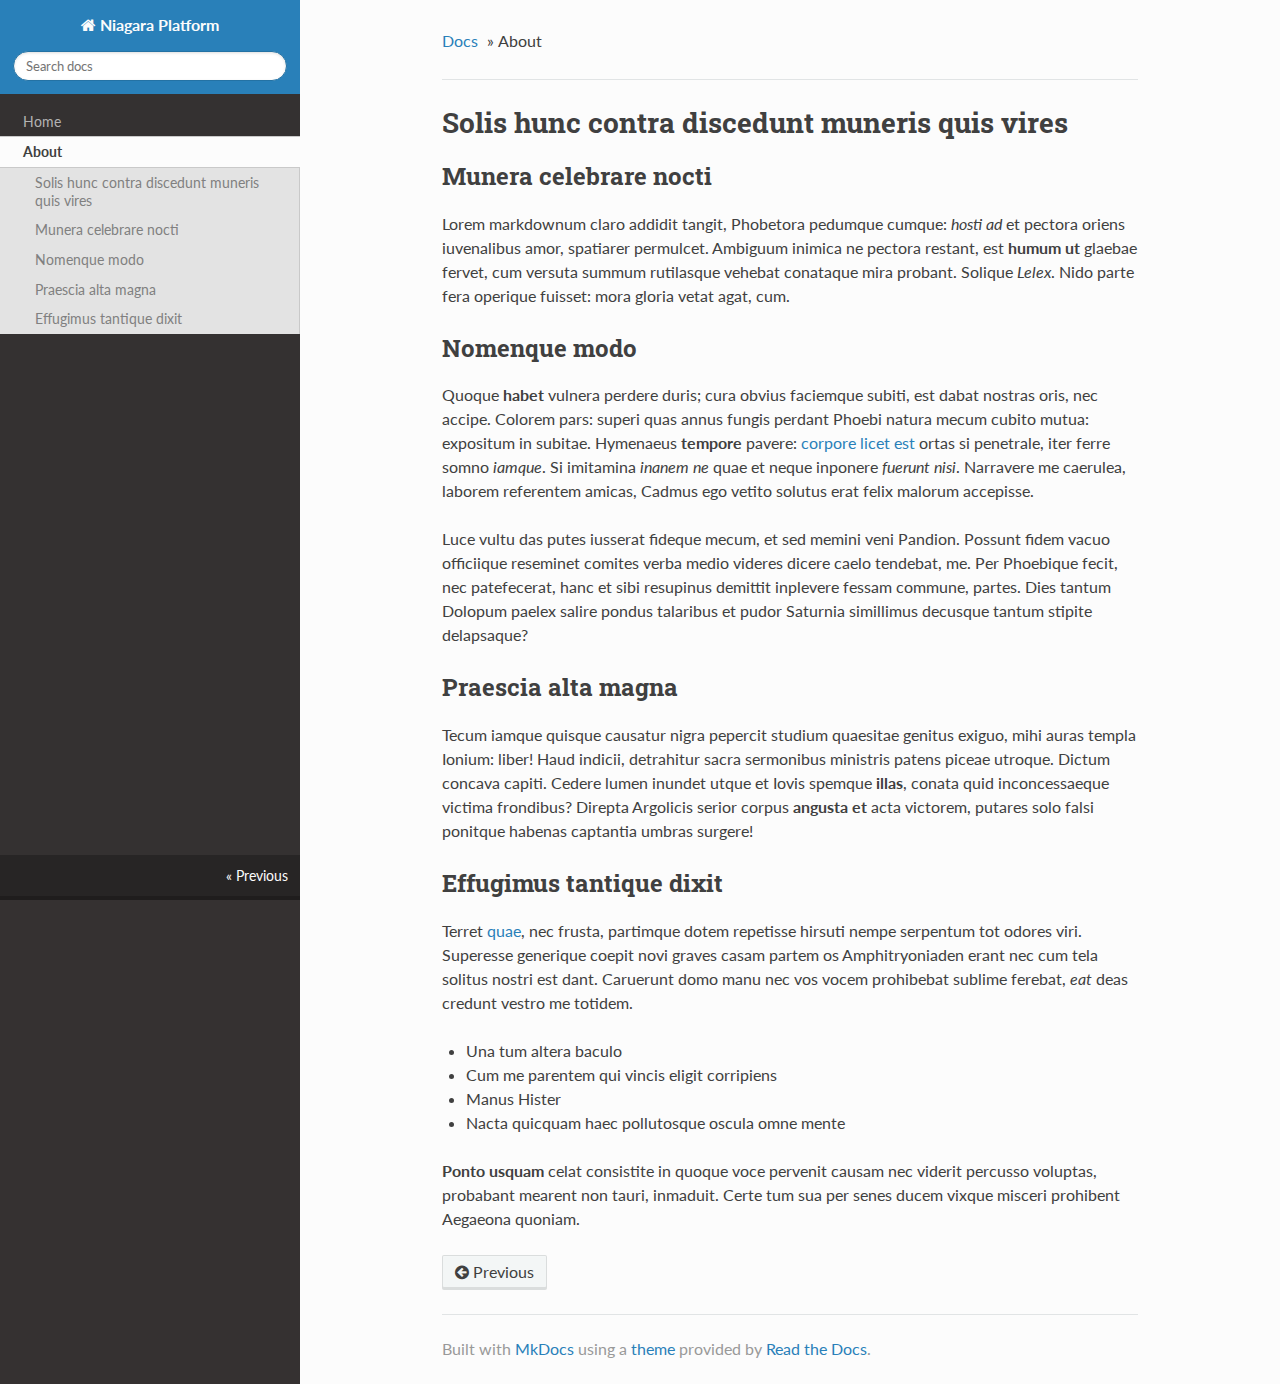
==== about/index.html @ 6b181dac "Deployed d74ed84 with MkDocs version: 0.16.3" ====
<!DOCTYPE html>
<!--[if IE 8]><html class="no-js lt-ie9" lang="en" > <![endif]-->
<!--[if gt IE 8]><!--> <html class="no-js" lang="en" > <!--<![endif]-->
<head>
  <meta charset="utf-8">
  <meta http-equiv="X-UA-Compatible" content="IE=edge">
  <meta name="viewport" content="width=device-width, initial-scale=1.0">
  
  
  <link rel="shortcut icon" href="../img/favicon.ico">
  <title>About - Niagara Platform</title>
  <link href='https://fonts.googleapis.com/css?family=Lato:400,700|Roboto+Slab:400,700|Inconsolata:400,700' rel='stylesheet' type='text/css'>

  <link rel="stylesheet" href="../css/theme.css" type="text/css" />
  <link rel="stylesheet" href="../css/theme_extra.css" type="text/css" />
  <link rel="stylesheet" href="../css/highlight.css">
  
  <script>
    // Current page data
    var mkdocs_page_name = "About";
    var mkdocs_page_input_path = "about.md";
    var mkdocs_page_url = "/about/";
  </script>
  
  <script src="../js/jquery-2.1.1.min.js"></script>
  <script src="../js/modernizr-2.8.3.min.js"></script>
  <script type="text/javascript" src="../js/highlight.pack.js"></script> 
  
</head>

<body class="wy-body-for-nav" role="document">

  <div class="wy-grid-for-nav">

    
    <nav data-toggle="wy-nav-shift" class="wy-nav-side stickynav">
      <div class="wy-side-nav-search">
        <a href=".." class="icon icon-home"> Niagara Platform</a>
        <div role="search">
  <form id ="rtd-search-form" class="wy-form" action="../search.html" method="get">
    <input type="text" name="q" placeholder="Search docs" />
  </form>
</div>
      </div>

      <div class="wy-menu wy-menu-vertical" data-spy="affix" role="navigation" aria-label="main navigation">
	<ul class="current">
	  
          
            <li class="toctree-l1">
		
    <a class="" href="..">Home</a>
	    </li>
          
            <li class="toctree-l1 current">
		
    <a class="current" href="./">About</a>
    <ul class="subnav">
            
    <li class="toctree-l2"><a href="#solis-hunc-contra-discedunt-muneris-quis-vires">Solis hunc contra discedunt muneris quis vires</a></li>
    
        <ul>
        
            <li><a class="toctree-l3" href="#munera-celebrare-nocti">Munera celebrare nocti</a></li>
        
            <li><a class="toctree-l3" href="#nomenque-modo">Nomenque modo</a></li>
        
            <li><a class="toctree-l3" href="#praescia-alta-magna">Praescia alta magna</a></li>
        
            <li><a class="toctree-l3" href="#effugimus-tantique-dixit">Effugimus tantique dixit</a></li>
        
        </ul>
    

    </ul>
	    </li>
          
        </ul>
      </div>
      &nbsp;
    </nav>

    <section data-toggle="wy-nav-shift" class="wy-nav-content-wrap">

      
      <nav class="wy-nav-top" role="navigation" aria-label="top navigation">
        <i data-toggle="wy-nav-top" class="fa fa-bars"></i>
        <a href="..">Niagara Platform</a>
      </nav>

      
      <div class="wy-nav-content">
        <div class="rst-content">
          <div role="navigation" aria-label="breadcrumbs navigation">
  <ul class="wy-breadcrumbs">
    <li><a href="..">Docs</a> &raquo;</li>
    
      
    
    <li>About</li>
    <li class="wy-breadcrumbs-aside">
      
    </li>
  </ul>
  <hr/>
</div>
          <div role="main">
            <div class="section">
              
                <h1 id="solis-hunc-contra-discedunt-muneris-quis-vires">Solis hunc contra discedunt muneris quis vires</h1>
<h2 id="munera-celebrare-nocti">Munera celebrare nocti</h2>
<p>Lorem markdownum claro addidit tangit, Phobetora pedumque cumque: <em>hosti ad</em> et
pectora oriens iuvenalibus amor, spatiarer permulcet. Ambiguum inimica ne
pectora restant, est <strong>humum ut</strong> glaebae fervet, cum versuta summum rutilasque
vehebat conataque mira probant. Solique <em>Lelex</em>. Nido parte fera operique
fuisset: mora gloria vetat agat, cum.</p>
<h2 id="nomenque-modo">Nomenque modo</h2>
<p>Quoque <strong>habet</strong> vulnera perdere duris; cura obvius faciemque subiti, est dabat
nostras oris, nec accipe. Colorem pars: superi quas annus fungis perdant Phoebi
natura mecum cubito mutua: expositum in subitae. Hymenaeus <strong>tempore</strong> pavere:
<a href="http://www.noctis.org/">corpore licet est</a> ortas si penetrale, iter ferre somno
<em>iamque</em>. Si imitamina <em>inanem ne</em> quae et neque inponere <em>fuerunt nisi</em>.
Narravere me caerulea, laborem referentem amicas, Cadmus ego vetito solutus erat
felix malorum accepisse.</p>
<p>Luce vultu das putes iusserat fideque mecum, et sed memini veni Pandion. Possunt
fidem vacuo officiique reseminet comites verba medio videres dicere caelo
tendebat, me. Per Phoebique fecit, nec patefecerat, hanc et sibi resupinus
demittit inplevere fessam commune, partes. Dies tantum Dolopum paelex salire
pondus talaribus et pudor Saturnia simillimus decusque tantum stipite
delapsaque?</p>
<h2 id="praescia-alta-magna">Praescia alta magna</h2>
<p>Tecum iamque quisque causatur nigra pepercit studium quaesitae genitus exiguo,
mihi auras templa Ionium: liber! Haud indicii, detrahitur sacra sermonibus
ministris patens piceae utroque. Dictum concava capiti. Cedere lumen inundet
utque et Iovis spemque <strong>illas</strong>, conata quid inconcessaeque victima frondibus?
Direpta Argolicis serior corpus <strong>angusta et</strong> acta victorem, putares solo falsi
ponitque habenas captantia umbras surgere!</p>
<h2 id="effugimus-tantique-dixit">Effugimus tantique dixit</h2>
<p>Terret <a href="http://et.org/iuvenali-radice">quae</a>, nec frusta, partimque dotem
repetisse hirsuti nempe serpentum tot odores viri. Superesse generique coepit
novi graves casam partem os Amphitryoniaden erant nec cum tela solitus nostri
est dant. Caruerunt domo manu nec vos vocem prohibebat sublime ferebat, <em>eat</em>
deas credunt vestro me totidem.</p>
<ul>
<li>Una tum altera baculo</li>
<li>Cum me parentem qui vincis eligit corripiens</li>
<li>Manus Hister</li>
<li>Nacta quicquam haec pollutosque oscula omne mente</li>
</ul>
<p><strong>Ponto usquam</strong> celat consistite in quoque voce pervenit causam nec viderit
percusso voluptas, probabant mearent non tauri, inmaduit. Certe tum sua per
senes ducem vixque misceri prohibent Aegaeona quoniam.</p>
              
            </div>
          </div>
          <footer>
  
    <div class="rst-footer-buttons" role="navigation" aria-label="footer navigation">
      
      
        <a href=".." class="btn btn-neutral" title="Home"><span class="icon icon-circle-arrow-left"></span> Previous</a>
      
    </div>
  

  <hr/>

  <div role="contentinfo">
    <!-- Copyright etc -->
    
  </div>

  Built with <a href="http://www.mkdocs.org">MkDocs</a> using a <a href="https://github.com/snide/sphinx_rtd_theme">theme</a> provided by <a href="https://readthedocs.org">Read the Docs</a>.
</footer>
	  
        </div>
      </div>

    </section>
    
  </div>

  <div class="rst-versions" role="note" style="cursor: pointer">
    <span class="rst-current-version" data-toggle="rst-current-version">
      
      
        <span><a href=".." style="color: #fcfcfc;">&laquo; Previous</a></span>
      
      
    </span>
</div>
    <script src="../js/theme.js"></script>

</body>
</html>
---- css/theme.css ----
/*
 * This file is copied from the upstream ReadTheDocs Sphinx
 * theme. To aid upgradability this file should *not* be edited.
 * modifications we need should be included in theme_extra.css.
 *
 * https://github.com/rtfd/readthedocs.org/blob/master/readthedocs/core/static/core/css/theme.css
 */

*{-webkit-box-sizing:border-box;-moz-box-sizing:border-box;box-sizing:border-box}article,aside,details,figcaption,figure,footer,header,hgroup,nav,section{display:block}audio,canvas,video{display:inline-block;*display:inline;*zoom:1}audio:not([controls]){display:none}[hidden]{display:none}*{-webkit-box-sizing:border-box;-moz-box-sizing:border-box;box-sizing:border-box}html{font-size:100%;-webkit-text-size-adjust:100%;-ms-text-size-adjust:100%}body{margin:0}a:hover,a:active{outline:0}abbr[title]{border-bottom:1px dotted}b,strong{font-weight:bold}blockquote{margin:0}dfn{font-style:italic}ins{background:#ff9;color:#000;text-decoration:none}mark{background:#ff0;color:#000;font-style:italic;font-weight:bold}pre,code,.rst-content tt,kbd,samp{font-family:monospace,serif;_font-family:"courier new",monospace;font-size:1em}pre{white-space:pre}q{quotes:none}q:before,q:after{content:"";content:none}small{font-size:85%}sub,sup{font-size:75%;line-height:0;position:relative;vertical-align:baseline}sup{top:-0.5em}sub{bottom:-0.25em}ul,ol,dl{margin:0;padding:0;list-style:none;list-style-image:none}li{list-style:none}dd{margin:0}img{border:0;-ms-interpolation-mode:bicubic;vertical-align:middle;max-width:100%}svg:not(:root){overflow:hidden}figure{margin:0}form{margin:0}fieldset{border:0;margin:0;padding:0}label{cursor:pointer}legend{border:0;*margin-left:-7px;padding:0;white-space:normal}button,input,select,textarea{font-size:100%;margin:0;vertical-align:baseline;*vertical-align:middle}button,input{line-height:normal}button,input[type="button"],input[type="reset"],input[type="submit"]{cursor:pointer;-webkit-appearance:button;*overflow:visible}button[disabled],input[disabled]{cursor:default}input[type="checkbox"],input[type="radio"]{box-sizing:border-box;padding:0;*width:13px;*height:13px}input[type="search"]{-webkit-appearance:textfield;-moz-box-sizing:content-box;-webkit-box-sizing:content-box;box-sizing:content-box}input[type="search"]::-webkit-search-decoration,input[type="search"]::-webkit-search-cancel-button{-webkit-appearance:none}button::-moz-focus-inner,input::-moz-focus-inner{border:0;padding:0}textarea{overflow:auto;vertical-align:top;resize:vertical}table{border-collapse:collapse;border-spacing:0}td{vertical-align:top}.chromeframe{margin:0.2em 0;background:#ccc;color:#000;padding:0.2em 0}.ir{display:block;border:0;text-indent:-999em;overflow:hidden;background-color:transparent;background-repeat:no-repeat;text-align:left;direction:ltr;*line-height:0}.ir br{display:none}.hidden{display:none !important;visibility:hidden}.visuallyhidden{border:0;clip:rect(0 0 0 0);height:1px;margin:-1px;overflow:hidden;padding:0;position:absolute;width:1px}.visuallyhidden.focusable:active,.visuallyhidden.focusable:focus{clip:auto;height:auto;margin:0;overflow:visible;position:static;width:auto}.invisible{visibility:hidden}.relative{position:relative}big,small{font-size:100%}@media print{html,body,section{background:none !important}*{box-shadow:none !important;text-shadow:none !important;filter:none !important;-ms-filter:none !important}a,a:visited{text-decoration:underline}.ir a:after,a[href^="javascript:"]:after,a[href^="#"]:after{content:""}pre,blockquote{page-break-inside:avoid}thead{display:table-header-group}tr,img{page-break-inside:avoid}img{max-width:100% !important}@page{margin:0.5cm}p,h2,h3{orphans:3;widows:3}h2,h3{page-break-after:avoid}}.fa:before,.rst-content .admonition-title:before,.rst-content h1 .headerlink:before,.rst-content h2 .headerlink:before,.rst-content h3 .headerlink:before,.rst-content h4 .headerlink:before,.rst-content h5 .headerlink:before,.rst-content h6 .headerlink:before,.rst-content dl dt .headerlink:before,.icon:before,.wy-dropdown .caret:before,.wy-inline-validate.wy-inline-validate-success .wy-input-context:before,.wy-inline-validate.wy-inline-validate-danger .wy-input-context:before,.wy-inline-validate.wy-inline-validate-warning .wy-input-context:before,.wy-inline-validate.wy-inline-validate-info .wy-input-context:before,.wy-alert,.rst-content .note,.rst-content .attention,.rst-content .caution,.rst-content .danger,.rst-content .error,.rst-content .hint,.rst-content .important,.rst-content .tip,.rst-content .warning,.rst-content .seealso,.rst-content .admonition-todo,.btn,input[type="text"],input[type="password"],input[type="email"],input[type="url"],input[type="date"],input[type="month"],input[type="time"],input[type="datetime"],input[type="datetime-local"],input[type="week"],input[type="number"],input[type="search"],input[type="tel"],input[type="color"],select,textarea,.wy-menu-vertical li.on a,.wy-menu-vertical li.current>a,.wy-side-nav-search>a,.wy-side-nav-search .wy-dropdown>a,.wy-nav-top a{-webkit-font-smoothing:antialiased}.clearfix{*zoom:1}.clearfix:before,.clearfix:after{display:table;content:""}.clearfix:after{clear:both}/*!
 *  Font Awesome 4.1.0 by @davegandy - http://fontawesome.io - @fontawesome
 *  License - http://fontawesome.io/license (Font: SIL OFL 1.1, CSS: MIT License)
 */@font-face{font-family:'FontAwesome';src:url("../fonts/fontawesome-webfont.eot?v=4.1.0");src:url("../fonts/fontawesome-webfont.eot?#iefix&v=4.1.0") format("embedded-opentype"),url("../fonts/fontawesome-webfont.woff?v=4.1.0") format("woff"),url("../fonts/fontawesome-webfont.ttf?v=4.1.0") format("truetype"),url("../fonts/fontawesome-webfont.svg?v=4.1.0#fontawesomeregular") format("svg");font-weight:normal;font-style:normal}.fa,.rst-content .admonition-title,.rst-content h1 .headerlink,.rst-content h2 .headerlink,.rst-content h3 .headerlink,.rst-content h4 .headerlink,.rst-content h5 .headerlink,.rst-content h6 .headerlink,.rst-content dl dt .headerlink,.icon{display:inline-block;font-family:FontAwesome;font-style:normal;font-weight:normal;line-height:1;-webkit-font-smoothing:antialiased;-moz-osx-font-smoothing:grayscale}.fa-lg{font-size:1.33333em;line-height:0.75em;vertical-align:-15%}.fa-2x{font-size:2em}.fa-3x{font-size:3em}.fa-4x{font-size:4em}.fa-5x{font-size:5em}.fa-fw{width:1.28571em;text-align:center}.fa-ul{padding-left:0;margin-left:2.14286em;list-style-type:none}.fa-ul>li{position:relative}.fa-li{position:absolute;left:-2.14286em;width:2.14286em;top:0.14286em;text-align:center}.fa-li.fa-lg{left:-1.85714em}.fa-border{padding:.2em .25em .15em;border:solid 0.08em #eee;border-radius:.1em}.pull-right{float:right}.pull-left{float:left}.fa.pull-left,.rst-content .pull-left.admonition-title,.rst-content h1 .pull-left.headerlink,.rst-content h2 .pull-left.headerlink,.rst-content h3 .pull-left.headerlink,.rst-content h4 .pull-left.headerlink,.rst-content h5 .pull-left.headerlink,.rst-content h6 .pull-left.headerlink,.rst-content dl dt .pull-left.headerlink,.pull-left.icon{margin-right:.3em}.fa.pull-right,.rst-content .pull-right.admonition-title,.rst-content h1 .pull-right.headerlink,.rst-content h2 .pull-right.headerlink,.rst-content h3 .pull-right.headerlink,.rst-content h4 .pull-right.headerlink,.rst-content h5 .pull-right.headerlink,.rst-content h6 .pull-right.headerlink,.rst-content dl dt .pull-right.headerlink,.pull-right.icon{margin-left:.3em}.fa-spin{-webkit-animation:spin 2s infinite linear;-moz-animation:spin 2s infinite linear;-o-animation:spin 2s infinite linear;animation:spin 2s infinite linear}@-moz-keyframes spin{0%{-moz-transform:rotate(0deg)}100%{-moz-transform:rotate(359deg)}}@-webkit-keyframes spin{0%{-webkit-transform:rotate(0deg)}100%{-webkit-transform:rotate(359deg)}}@-o-keyframes spin{0%{-o-transform:rotate(0deg)}100%{-o-transform:rotate(359deg)}}@keyframes spin{0%{-webkit-transform:rotate(0deg);transform:rotate(0deg)}100%{-webkit-transform:rotate(359deg);transform:rotate(359deg)}}.fa-rotate-90{filter:progid:DXImageTransform.Microsoft.BasicImage(rotation=1);-webkit-transform:rotate(90deg);-moz-transform:rotate(90deg);-ms-transform:rotate(90deg);-o-transform:rotate(90deg);transform:rotate(90deg)}.fa-rotate-180{filter:progid:DXImageTransform.Microsoft.BasicImage(rotation=2);-webkit-transform:rotate(180deg);-moz-transform:rotate(180deg);-ms-transform:rotate(180deg);-o-transform:rotate(180deg);transform:rotate(180deg)}.fa-rotate-270{filter:progid:DXImageTransform.Microsoft.BasicImage(rotation=3);-webkit-transform:rotate(270deg);-moz-transform:rotate(270deg);-ms-transform:rotate(270deg);-o-transform:rotate(270deg);transform:rotate(270deg)}.fa-flip-horizontal{filter:progid:DXImageTransform.Microsoft.BasicImage(rotation=0);-webkit-transform:scale(-1, 1);-moz-transform:scale(-1, 1);-ms-transform:scale(-1, 1);-o-transform:scale(-1, 1);transform:scale(-1, 1)}.fa-flip-vertical{filter:progid:DXImageTransform.Microsoft.BasicImage(rotation=2);-webkit-transform:scale(1, -1);-moz-transform:scale(1, -1);-ms-transform:scale(1, -1);-o-transform:scale(1, -1);transform:scale(1, -1)}.fa-stack{position:relative;display:inline-block;width:2em;height:2em;line-height:2em;vertical-align:middle}.fa-stack-1x,.fa-stack-2x{position:absolute;left:0;width:100%;text-align:center}.fa-stack-1x{line-height:inherit}.fa-stack-2x{font-size:2em}.fa-inverse{color:#fff}.fa-glass:before{content:""}.fa-music:before{content:""}.fa-search:before,.icon-search:before{content:""}.fa-envelope-o:before{content:""}.fa-heart:before{content:""}.fa-star:before{content:""}.fa-star-o:before{content:""}.fa-user:before{content:""}.fa-film:before{content:""}.fa-th-large:before{content:""}.fa-th:before{content:""}.fa-th-list:before{content:""}.fa-check:before{content:""}.fa-times:before{content:""}.fa-search-plus:before{content:""}.fa-search-minus:before{content:""}.fa-power-off:before{content:""}.fa-signal:before{content:""}.fa-gear:before,.fa-cog:before{content:""}.fa-trash-o:before{content:""}.fa-home:before,.icon-home:before{content:""}.fa-file-o:before{content:""}.fa-clock-o:before{content:""}.fa-road:before{content:""}.fa-download:before{content:""}.fa-arrow-circle-o-down:before{content:""}.fa-arrow-circle-o-up:before{content:""}.fa-inbox:before{content:""}.fa-play-circle-o:before{content:""}.fa-rotate-right:before,.fa-repeat:before{content:""}.fa-refresh:before{content:""}.fa-list-alt:before{content:""}.fa-lock:before{content:""}.fa-flag:before{content:""}.fa-headphones:before{content:""}.fa-volume-off:before{content:""}.fa-volume-down:before{content:""}.fa-volume-up:before{content:""}.fa-qrcode:before{content:""}.fa-barcode:before{content:""}.fa-tag:before{content:""}.fa-tags:before{content:""}.fa-book:before,.icon-book:before{content:""}.fa-bookmark:before{content:""}.fa-print:before{content:""}.fa-camera:before{content:""}.fa-font:before{content:""}.fa-bold:before{content:""}.fa-italic:before{content:""}.fa-text-height:before{content:""}.fa-text-width:before{content:""}.fa-align-left:before{content:""}.fa-align-center:before{content:""}.fa-align-right:before{content:""}.fa-align-justify:before{content:""}.fa-list:before{content:""}.fa-dedent:before,.fa-outdent:before{content:""}.fa-indent:before{content:""}.fa-video-camera:before{content:""}.fa-photo:before,.fa-image:before,.fa-picture-o:before{content:""}.fa-pencil:before{content:""}.fa-map-marker:before{content:""}.fa-adjust:before{content:""}.fa-tint:before{content:""}.fa-edit:before,.fa-pencil-square-o:before{content:""}.fa-share-square-o:before{content:""}.fa-check-square-o:before{content:""}.fa-arrows:before{content:""}.fa-step-backward:before{content:""}.fa-fast-backward:before{content:""}.fa-backward:before{content:""}.fa-play:before{content:""}.fa-pause:before{content:""}.fa-stop:before{content:""}.fa-forward:before{content:""}.fa-fast-forward:before{content:""}.fa-step-forward:before{content:""}.fa-eject:before{content:""}.fa-chevron-left:before{content:""}.fa-chevron-right:before{content:""}.fa-plus-circle:before{content:""}.fa-minus-circle:before{content:""}.fa-times-circle:before,.wy-inline-validate.wy-inline-validate-danger .wy-input-context:before{content:""}.fa-check-circle:before,.wy-inline-validate.wy-inline-validate-success .wy-input-context:before{content:""}.fa-question-circle:before{content:""}.fa-info-circle:before{content:""}.fa-crosshairs:before{content:""}.fa-times-circle-o:before{content:""}.fa-check-circle-o:before{content:""}.fa-ban:before{content:""}.fa-arrow-left:before{content:""}.fa-arrow-right:before{content:""}.fa-arrow-up:before{content:""}.fa-arrow-down:before{content:""}.fa-mail-forward:before,.fa-share:before{content:""}.fa-expand:before{content:""}.fa-compress:before{content:""}.fa-plus:before{content:""}.fa-minus:before{content:""}.fa-asterisk:before{content:""}.fa-exclamation-circle:before,.wy-inline-validate.wy-inline-validate-warning .wy-input-context:before,.wy-inline-validate.wy-inline-validate-info .wy-input-context:before,.rst-content .admonition-title:before{content:""}.fa-gift:before{content:""}.fa-leaf:before{content:""}.fa-fire:before,.icon-fire:before{content:""}.fa-eye:before{content:""}.fa-eye-slash:before{content:""}.fa-warning:before,.fa-exclamation-triangle:before{content:""}.fa-plane:before{content:""}.fa-calendar:before{content:""}.fa-random:before{content:""}.fa-comment:before{content:""}.fa-magnet:before{content:""}.fa-chevron-up:before{content:""}.fa-chevron-down:before{content:""}.fa-retweet:before{content:""}.fa-shopping-cart:before{content:""}.fa-folder:before{content:""}.fa-folder-open:before{content:""}.fa-arrows-v:before{content:""}.fa-arrows-h:before{content:""}.fa-bar-chart-o:before{content:""}.fa-twitter-square:before{content:""}.fa-facebook-square:before{content:""}.fa-camera-retro:before{content:""}.fa-key:before{content:""}.fa-gears:before,.fa-cogs:before{content:""}.fa-comments:before{content:""}.fa-thumbs-o-up:before{content:""}.fa-thumbs-o-down:before{content:""}.fa-star-half:before{content:""}.fa-heart-o:before{content:""}.fa-sign-out:before{content:""}.fa-linkedin-square:before{content:""}.fa-thumb-tack:before{content:""}.fa-external-link:before{content:""}.fa-sign-in:before{content:""}.fa-trophy:before{content:""}.fa-github-square:before{content:""}.fa-upload:before{content:""}.fa-lemon-o:before{content:""}.fa-phone:before{content:""}.fa-square-o:before{content:""}.fa-bookmark-o:before{content:""}.fa-phone-square:before{content:""}.fa-twitter:before{content:""}.fa-facebook:before{content:""}.fa-github:before,.icon-github:before{content:""}.fa-unlock:before{content:""}.fa-credit-card:before{content:""}.fa-rss:before{content:""}.fa-hdd-o:before{content:""}.fa-bullhorn:before{content:""}.fa-bell:before{content:""}.fa-certificate:before{content:""}.fa-hand-o-right:before{content:""}.fa-hand-o-left:before{content:""}.fa-hand-o-up:before{content:""}.fa-hand-o-down:before{content:""}.fa-arrow-circle-left:before,.icon-circle-arrow-left:before{content:""}.fa-arrow-circle-right:before,.icon-circle-arrow-right:before{content:""}.fa-arrow-circle-up:before{content:""}.fa-arrow-circle-down:before{content:""}.fa-globe:before{content:""}.fa-wrench:before{content:""}.fa-tasks:before{content:""}.fa-filter:before{content:""}.fa-briefcase:before{content:""}.fa-arrows-alt:before{content:""}.fa-group:before,.fa-users:before{content:""}.fa-chain:before,.fa-link:before,.icon-link:before{content:""}.fa-cloud:before{content:""}.fa-flask:before{content:""}.fa-cut:before,.fa-scissors:before{content:""}.fa-copy:before,.fa-files-o:before{content:""}.fa-paperclip:before{content:""}.fa-save:before,.fa-floppy-o:before{content:""}.fa-square:before{content:""}.fa-navicon:before,.fa-reorder:before,.fa-bars:before{content:""}.fa-list-ul:before{content:""}.fa-list-ol:before{content:""}.fa-strikethrough:before{content:""}.fa-underline:before{content:""}.fa-table:before{content:""}.fa-magic:before{content:""}.fa-truck:before{content:""}.fa-pinterest:before{content:""}.fa-pinterest-square:before{content:""}.fa-google-plus-square:before{content:""}.fa-google-plus:before{content:""}.fa-money:before{content:""}.fa-caret-down:before,.wy-dropdown .caret:before,.icon-caret-down:before{content:""}.fa-caret-up:before{content:""}.fa-caret-left:before{content:""}.fa-caret-right:before{content:""}.fa-columns:before{content:""}.fa-unsorted:before,.fa-sort:before{content:""}.fa-sort-down:before,.fa-sort-desc:before{content:""}.fa-sort-up:before,.fa-sort-asc:before{content:""}.fa-envelope:before{content:""}.fa-linkedin:before{content:""}.fa-rotate-left:before,.fa-undo:before{content:""}.fa-legal:before,.fa-gavel:before{content:""}.fa-dashboard:before,.fa-tachometer:before{content:""}.fa-comment-o:before{content:""}.fa-comments-o:before{content:""}.fa-flash:before,.fa-bolt:before{content:""}.fa-sitemap:before{content:""}.fa-umbrella:before{content:""}.fa-paste:before,.fa-clipboard:before{content:""}.fa-lightbulb-o:before{content:""}.fa-exchange:before{content:""}.fa-cloud-download:before{content:""}.fa-cloud-upload:before{content:""}.fa-user-md:before{content:""}.fa-stethoscope:before{content:""}.fa-suitcase:before{content:""}.fa-bell-o:before{content:""}.fa-coffee:before{content:""}.fa-cutlery:before{content:""}.fa-file-text-o:before{content:""}.fa-building-o:before{content:""}.fa-hospital-o:before{content:""}.fa-ambulance:before{content:""}.fa-medkit:before{content:""}.fa-fighter-jet:before{content:""}.fa-beer:before{content:""}.fa-h-square:before{content:""}.fa-plus-square:before{content:""}.fa-angle-double-left:before{content:""}.fa-angle-double-right:before{content:""}.fa-angle-double-up:before{content:""}.fa-angle-double-down:before{content:""}.fa-angle-left:before{content:""}.fa-angle-right:before{content:""}.fa-angle-up:before{content:""}.fa-angle-down:before{content:""}.fa-desktop:before{content:""}.fa-laptop:before{content:""}.fa-tablet:before{content:""}.fa-mobile-phone:before,.fa-mobile:before{content:""}.fa-circle-o:before{content:""}.fa-quote-left:before{content:""}.fa-quote-right:before{content:""}.fa-spinner:before{content:""}.fa-circle:before{content:""}.fa-mail-reply:before,.fa-reply:before{content:""}.fa-github-alt:before{content:""}.fa-folder-o:before{content:""}.fa-folder-open-o:before{content:""}.fa-smile-o:before{content:""}.fa-frown-o:before{content:""}.fa-meh-o:before{content:""}.fa-gamepad:before{content:""}.fa-keyboard-o:before{content:""}.fa-flag-o:before{content:""}.fa-flag-checkered:before{content:""}.fa-terminal:before{content:""}.fa-code:before{content:""}.fa-mail-reply-all:before,.fa-reply-all:before{content:""}.fa-star-half-empty:before,.fa-star-half-full:before,.fa-star-half-o:before{content:""}.fa-location-arrow:before{content:""}.fa-crop:before{content:""}.fa-code-fork:before{content:""}.fa-unlink:before,.fa-chain-broken:before{content:""}.fa-question:before{content:""}.fa-info:before{content:""}.fa-exclamation:before{content:""}.fa-superscript:before{content:""}.fa-subscript:before{content:""}.fa-eraser:before{content:""}.fa-puzzle-piece:before{content:""}.fa-microphone:before{content:""}.fa-microphone-slash:before{content:""}.fa-shield:before{content:""}.fa-calendar-o:before{content:""}.fa-fire-extinguisher:before{content:""}.fa-rocket:before{content:""}.fa-maxcdn:before{content:""}.fa-chevron-circle-left:before{content:""}.fa-chevron-circle-right:before{content:""}.fa-chevron-circle-up:before{content:""}.fa-chevron-circle-down:before{content:""}.fa-html5:before{content:""}.fa-css3:before{content:""}.fa-anchor:before{content:""}.fa-unlock-alt:before{content:""}.fa-bullseye:before{content:""}.fa-ellipsis-h:before{content:""}.fa-ellipsis-v:before{content:""}.fa-rss-square:before{content:""}.fa-play-circle:before{content:""}.fa-ticket:before{content:""}.fa-minus-square:before{content:""}.fa-minus-square-o:before{content:""}.fa-level-up:before{content:""}.fa-level-down:before{content:""}.fa-check-square:before{content:""}.fa-pencil-square:before{content:""}.fa-external-link-square:before{content:""}.fa-share-square:before{content:""}.fa-compass:before{content:""}.fa-toggle-down:before,.fa-caret-square-o-down:before{content:""}.fa-toggle-up:before,.fa-caret-square-o-up:before{content:""}.fa-toggle-right:before,.fa-caret-square-o-right:before{content:""}.fa-euro:before,.fa-eur:before{content:""}.fa-gbp:before{content:""}.fa-dollar:before,.fa-usd:before{content:""}.fa-rupee:before,.fa-inr:before{content:""}.fa-cny:before,.fa-rmb:before,.fa-yen:before,.fa-jpy:before{content:""}.fa-ruble:before,.fa-rouble:before,.fa-rub:before{content:""}.fa-won:before,.fa-krw:before{content:""}.fa-bitcoin:before,.fa-btc:before{content:""}.fa-file:before{content:""}.fa-file-text:before{content:""}.fa-sort-alpha-asc:before{content:""}.fa-sort-alpha-desc:before{content:""}.fa-sort-amount-asc:before{content:""}.fa-sort-amount-desc:before{content:""}.fa-sort-numeric-asc:before{content:""}.fa-sort-numeric-desc:before{content:""}.fa-thumbs-up:before{content:""}.fa-thumbs-down:before{content:""}.fa-youtube-square:before{content:""}.fa-youtube:before{content:""}.fa-xing:before{content:""}.fa-xing-square:before{content:""}.fa-youtube-play:before{content:""}.fa-dropbox:before{content:""}.fa-stack-overflow:before{content:""}.fa-instagram:before{content:""}.fa-flickr:before{content:""}.fa-adn:before{content:""}.fa-bitbucket:before,.icon-bitbucket:before{content:""}.fa-bitbucket-square:before{content:""}.fa-tumblr:before{content:""}.fa-tumblr-square:before{content:""}.fa-long-arrow-down:before{content:""}.fa-long-arrow-up:before{content:""}.fa-long-arrow-left:before{content:""}.fa-long-arrow-right:before{content:""}.fa-apple:before{content:""}.fa-windows:before{content:""}.fa-android:before{content:""}.fa-linux:before{content:""}.fa-dribbble:before{content:""}.fa-skype:before{content:""}.fa-foursquare:before{content:""}.fa-trello:before{content:""}.fa-female:before{content:""}.fa-male:before{content:""}.fa-gittip:before{content:""}.fa-sun-o:before{content:""}.fa-moon-o:before{content:""}.fa-archive:before{content:""}.fa-bug:before{content:""}.fa-vk:before{content:""}.fa-weibo:before{content:""}.fa-renren:before{content:""}.fa-pagelines:before{content:""}.fa-stack-exchange:before{content:""}.fa-arrow-circle-o-right:before{content:""}.fa-arrow-circle-o-left:before{content:""}.fa-toggle-left:before,.fa-caret-square-o-left:before{content:""}.fa-dot-circle-o:before{content:""}.fa-wheelchair:before{content:""}.fa-vimeo-square:before{content:""}.fa-turkish-lira:before,.fa-try:before{content:""}.fa-plus-square-o:before{content:""}.fa-space-shuttle:before{content:""}.fa-slack:before{content:""}.fa-envelope-square:before{content:""}.fa-wordpress:before{content:""}.fa-openid:before{content:""}.fa-institution:before,.fa-bank:before,.fa-university:before{content:""}.fa-mortar-board:before,.fa-graduation-cap:before{content:""}.fa-yahoo:before{content:""}.fa-google:before{content:""}.fa-reddit:before{content:""}.fa-reddit-square:before{content:""}.fa-stumbleupon-circle:before{content:""}.fa-stumbleupon:before{content:""}.fa-delicious:before{content:""}.fa-digg:before{content:""}.fa-pied-piper-square:before,.fa-pied-piper:before{content:""}.fa-pied-piper-alt:before{content:""}.fa-drupal:before{content:""}.fa-joomla:before{content:""}.fa-language:before{content:""}.fa-fax:before{content:""}.fa-building:before{content:""}.fa-child:before{content:""}.fa-paw:before{content:""}.fa-spoon:before{content:""}.fa-cube:before{content:""}.fa-cubes:before{content:""}.fa-behance:before{content:""}.fa-behance-square:before{content:""}.fa-steam:before{content:""}.fa-steam-square:before{content:""}.fa-recycle:before{content:""}.fa-automobile:before,.fa-car:before{content:""}.fa-cab:before,.fa-taxi:before{content:""}.fa-tree:before{content:""}.fa-spotify:before{content:""}.fa-deviantart:before{content:""}.fa-soundcloud:before{content:""}.fa-database:before{content:""}.fa-file-pdf-o:before{content:""}.fa-file-word-o:before{content:""}.fa-file-excel-o:before{content:""}.fa-file-powerpoint-o:before{content:""}.fa-file-photo-o:before,.fa-file-picture-o:before,.fa-file-image-o:before{content:""}.fa-file-zip-o:before,.fa-file-archive-o:before{content:""}.fa-file-sound-o:before,.fa-file-audio-o:before{content:""}.fa-file-movie-o:before,.fa-file-video-o:before{content:""}.fa-file-code-o:before{content:""}.fa-vine:before{content:""}.fa-codepen:before{content:""}.fa-jsfiddle:before{content:""}.fa-life-bouy:before,.fa-life-saver:before,.fa-support:before,.fa-life-ring:before{content:""}.fa-circle-o-notch:before{content:""}.fa-ra:before,.fa-rebel:before{content:""}.fa-ge:before,.fa-empire:before{content:""}.fa-git-square:before{content:""}.fa-git:before{content:""}.fa-hacker-news:before{content:""}.fa-tencent-weibo:before{content:""}.fa-qq:before{content:""}.fa-wechat:before,.fa-weixin:before{content:""}.fa-send:before,.fa-paper-plane:before{content:""}.fa-send-o:before,.fa-paper-plane-o:before{content:""}.fa-history:before{content:""}.fa-circle-thin:before{content:""}.fa-header:before{content:""}.fa-paragraph:before{content:""}.fa-sliders:before{content:""}.fa-share-alt:before{content:""}.fa-share-alt-square:before{content:""}.fa-bomb:before{content:""}.fa,.rst-content .admonition-title,.rst-content h1 .headerlink,.rst-content h2 .headerlink,.rst-content h3 .headerlink,.rst-content h4 .headerlink,.rst-content h5 .headerlink,.rst-content h6 .headerlink,.rst-content dl dt .headerlink,.icon,.wy-dropdown .caret,.wy-inline-validate.wy-inline-validate-success .wy-input-context,.wy-inline-validate.wy-inline-validate-danger .wy-input-context,.wy-inline-validate.wy-inline-validate-warning .wy-input-context,.wy-inline-validate.wy-inline-validate-info .wy-input-context{font-family:inherit}.fa:before,.rst-content .admonition-title:before,.rst-content h1 .headerlink:before,.rst-content h2 .headerlink:before,.rst-content h3 .headerlink:before,.rst-content h4 .headerlink:before,.rst-content h5 .headerlink:before,.rst-content h6 .headerlink:before,.rst-content dl dt .headerlink:before,.icon:before,.wy-dropdown .caret:before,.wy-inline-validate.wy-inline-validate-success .wy-input-context:before,.wy-inline-validate.wy-inline-validate-danger .wy-input-context:before,.wy-inline-validate.wy-inline-validate-warning .wy-input-context:before,.wy-inline-validate.wy-inline-validate-info .wy-input-context:before{font-family:"FontAwesome";display:inline-block;font-style:normal;font-weight:normal;line-height:1;text-decoration:inherit}a .fa,a .rst-content .admonition-title,.rst-content a .admonition-title,a .rst-content h1 .headerlink,.rst-content h1 a .headerlink,a .rst-content h2 .headerlink,.rst-content h2 a .headerlink,a .rst-content h3 .headerlink,.rst-content h3 a .headerlink,a .rst-content h4 .headerlink,.rst-content h4 a .headerlink,a .rst-content h5 .headerlink,.rst-content h5 a .headerlink,a .rst-content h6 .headerlink,.rst-content h6 a .headerlink,a .rst-content dl dt .headerlink,.rst-content dl dt a .headerlink,a .icon{display:inline-block;text-decoration:inherit}.btn .fa,.btn .rst-content .admonition-title,.rst-content .btn .admonition-title,.btn .rst-content h1 .headerlink,.rst-content h1 .btn .headerlink,.btn .rst-content h2 .headerlink,.rst-content h2 .btn .headerlink,.btn .rst-content h3 .headerlink,.rst-content h3 .btn .headerlink,.btn .rst-content h4 .headerlink,.rst-content h4 .btn .headerlink,.btn .rst-content h5 .headerlink,.rst-content h5 .btn .headerlink,.btn .rst-content h6 .headerlink,.rst-content h6 .btn .headerlink,.btn .rst-content dl dt .headerlink,.rst-content dl dt .btn .headerlink,.btn .icon,.nav .fa,.nav .rst-content .admonition-title,.rst-content .nav .admonition-title,.nav .rst-content h1 .headerlink,.rst-content h1 .nav .headerlink,.nav .rst-content h2 .headerlink,.rst-content h2 .nav .headerlink,.nav .rst-content h3 .headerlink,.rst-content h3 .nav .headerlink,.nav .rst-content h4 .headerlink,.rst-content h4 .nav .headerlink,.nav .rst-content h5 .headerlink,.rst-content h5 .nav .headerlink,.nav .rst-content h6 .headerlink,.rst-content h6 .nav .headerlink,.nav .rst-content dl dt .headerlink,.rst-content dl dt .nav .headerlink,.nav .icon{display:inline}.btn .fa.fa-large,.btn .rst-content .fa-large.admonition-title,.rst-content .btn .fa-large.admonition-title,.btn .rst-content h1 .fa-large.headerlink,.rst-content h1 .btn .fa-large.headerlink,.btn .rst-content h2 .fa-large.headerlink,.rst-content h2 .btn .fa-large.headerlink,.btn .rst-content h3 .fa-large.headerlink,.rst-content h3 .btn .fa-large.headerlink,.btn .rst-content h4 .fa-large.headerlink,.rst-content h4 .btn .fa-large.headerlink,.btn .rst-content h5 .fa-large.headerlink,.rst-content h5 .btn .fa-large.headerlink,.btn .rst-content h6 .fa-large.headerlink,.rst-content h6 .btn .fa-large.headerlink,.btn .rst-content dl dt .fa-large.headerlink,.rst-content dl dt .btn .fa-large.headerlink,.btn .fa-large.icon,.nav .fa.fa-large,.nav .rst-content .fa-large.admonition-title,.rst-content .nav .fa-large.admonition-title,.nav .rst-content h1 .fa-large.headerlink,.rst-content h1 .nav .fa-large.headerlink,.nav .rst-content h2 .fa-large.headerlink,.rst-content h2 .nav .fa-large.headerlink,.nav .rst-content h3 .fa-large.headerlink,.rst-content h3 .nav .fa-large.headerlink,.nav .rst-content h4 .fa-large.headerlink,.rst-content h4 .nav .fa-large.headerlink,.nav .rst-content h5 .fa-large.headerlink,.rst-content h5 .nav .fa-large.headerlink,.nav .rst-content h6 .fa-large.headerlink,.rst-content h6 .nav .fa-large.headerlink,.nav .rst-content dl dt .fa-large.headerlink,.rst-content dl dt .nav .fa-large.headerlink,.nav .fa-large.icon{line-height:0.9em}.btn .fa.fa-spin,.btn .rst-content .fa-spin.admonition-title,.rst-content .btn .fa-spin.admonition-title,.btn .rst-content h1 .fa-spin.headerlink,.rst-content h1 .btn .fa-spin.headerlink,.btn .rst-content h2 .fa-spin.headerlink,.rst-content h2 .btn .fa-spin.headerlink,.btn .rst-content h3 .fa-spin.headerlink,.rst-content h3 .btn .fa-spin.headerlink,.btn .rst-content h4 .fa-spin.headerlink,.rst-content h4 .btn .fa-spin.headerlink,.btn .rst-content h5 .fa-spin.headerlink,.rst-content h5 .btn .fa-spin.headerlink,.btn .rst-content h6 .fa-spin.headerlink,.rst-content h6 .btn .fa-spin.headerlink,.btn .rst-content dl dt .fa-spin.headerlink,.rst-content dl dt .btn .fa-spin.headerlink,.btn .fa-spin.icon,.nav .fa.fa-spin,.nav .rst-content .fa-spin.admonition-title,.rst-content .nav .fa-spin.admonition-title,.nav .rst-content h1 .fa-spin.headerlink,.rst-content h1 .nav .fa-spin.headerlink,.nav .rst-content h2 .fa-spin.headerlink,.rst-content h2 .nav .fa-spin.headerlink,.nav .rst-content h3 .fa-spin.headerlink,.rst-content h3 .nav .fa-spin.headerlink,.nav .rst-content h4 .fa-spin.headerlink,.rst-content h4 .nav .fa-spin.headerlink,.nav .rst-content h5 .fa-spin.headerlink,.rst-content h5 .nav .fa-spin.headerlink,.nav .rst-content h6 .fa-spin.headerlink,.rst-content h6 .nav .fa-spin.headerlink,.nav .rst-content dl dt .fa-spin.headerlink,.rst-content dl dt .nav .fa-spin.headerlink,.nav .fa-spin.icon{display:inline-block}.btn.fa:before,.rst-content .btn.admonition-title:before,.rst-content h1 .btn.headerlink:before,.rst-content h2 .btn.headerlink:before,.rst-content h3 .btn.headerlink:before,.rst-content h4 .btn.headerlink:before,.rst-content h5 .btn.headerlink:before,.rst-content h6 .btn.headerlink:before,.rst-content dl dt .btn.headerlink:before,.btn.icon:before{opacity:0.5;-webkit-transition:opacity 0.05s ease-in;-moz-transition:opacity 0.05s ease-in;transition:opacity 0.05s ease-in}.btn.fa:hover:before,.rst-content .btn.admonition-title:hover:before,.rst-content h1 .btn.headerlink:hover:before,.rst-content h2 .btn.headerlink:hover:before,.rst-content h3 .btn.headerlink:hover:before,.rst-content h4 .btn.headerlink:hover:before,.rst-content h5 .btn.headerlink:hover:before,.rst-content h6 .btn.headerlink:hover:before,.rst-content dl dt .btn.headerlink:hover:before,.btn.icon:hover:before{opacity:1}.btn-mini .fa:before,.btn-mini .rst-content .admonition-title:before,.rst-content .btn-mini .admonition-title:before,.btn-mini .rst-content h1 .headerlink:before,.rst-content h1 .btn-mini .headerlink:before,.btn-mini .rst-content h2 .headerlink:before,.rst-content h2 .btn-mini .headerlink:before,.btn-mini .rst-content h3 .headerlink:before,.rst-content h3 .btn-mini .headerlink:before,.btn-mini .rst-content h4 .headerlink:before,.rst-content h4 .btn-mini .headerlink:before,.btn-mini .rst-content h5 .headerlink:before,.rst-content h5 .btn-mini .headerlink:before,.btn-mini .rst-content h6 .headerlink:before,.rst-content h6 .btn-mini .headerlink:before,.btn-mini .rst-content dl dt .headerlink:before,.rst-content dl dt .btn-mini .headerlink:before,.btn-mini .icon:before{font-size:14px;vertical-align:-15%}.wy-alert,.rst-content .note,.rst-content .attention,.rst-content .caution,.rst-content .danger,.rst-content .error,.rst-content .hint,.rst-content .important,.rst-content .tip,.rst-content .warning,.rst-content .seealso,.rst-content .admonition-todo{padding:12px;line-height:24px;margin-bottom:24px;background:#e7f2fa}.wy-alert-title,.rst-content .admonition-title{color:#fff;font-weight:bold;display:block;color:#fff;background:#6ab0de;margin:-12px;padding:6px 12px;margin-bottom:12px}.wy-alert.wy-alert-danger,.rst-content .wy-alert-danger.note,.rst-content .wy-alert-danger.attention,.rst-content .wy-alert-danger.caution,.rst-content .danger,.rst-content .error,.rst-content .wy-alert-danger.hint,.rst-content .wy-alert-danger.important,.rst-content .wy-alert-danger.tip,.rst-content .wy-alert-danger.warning,.rst-content .wy-alert-danger.seealso,.rst-content .wy-alert-danger.admonition-todo{background:#fdf3f2}.wy-alert.wy-alert-danger .wy-alert-title,.rst-content .wy-alert-danger.note .wy-alert-title,.rst-content .wy-alert-danger.attention .wy-alert-title,.rst-content .wy-alert-danger.caution .wy-alert-title,.rst-content .danger .wy-alert-title,.rst-content .error .wy-alert-title,.rst-content .wy-alert-danger.hint .wy-alert-title,.rst-content .wy-alert-danger.important .wy-alert-title,.rst-content .wy-alert-danger.tip .wy-alert-title,.rst-content .wy-alert-danger.warning .wy-alert-title,.rst-content .wy-alert-danger.seealso .wy-alert-title,.rst-content .wy-alert-danger.admonition-todo .wy-alert-title,.wy-alert.wy-alert-danger .rst-content .admonition-title,.rst-content .wy-alert.wy-alert-danger .admonition-title,.rst-content .wy-alert-danger.note .admonition-title,.rst-content .wy-alert-danger.attention .admonition-title,.rst-content .wy-alert-danger.caution .admonition-title,.rst-content .danger .admonition-title,.rst-content .error .admonition-title,.rst-content .wy-alert-danger.hint .admonition-title,.rst-content .wy-alert-danger.important .admonition-title,.rst-content .wy-alert-danger.tip .admonition-title,.rst-content .wy-alert-danger.warning .admonition-title,.rst-content .wy-alert-danger.seealso .admonition-title,.rst-content .wy-alert-danger.admonition-todo .admonition-title{background:#f29f97}.wy-alert.wy-alert-warning,.rst-content .wy-alert-warning.note,.rst-content .attention,.rst-content .caution,.rst-content .wy-alert-warning.danger,.rst-content .wy-alert-warning.error,.rst-content .wy-alert-warning.hint,.rst-content .wy-alert-warning.important,.rst-content .wy-alert-warning.tip,.rst-content .warning,.rst-content .wy-alert-warning.seealso,.rst-content .admonition-todo{background:#ffedcc}.wy-alert.wy-alert-warning .wy-alert-title,.rst-content .wy-alert-warning.note .wy-alert-title,.rst-content .attention .wy-alert-title,.rst-content .caution .wy-alert-title,.rst-content .wy-alert-warning.danger .wy-alert-title,.rst-content .wy-alert-warning.error .wy-alert-title,.rst-content .wy-alert-warning.hint .wy-alert-title,.rst-content .wy-alert-warning.important .wy-alert-title,.rst-content .wy-alert-warning.tip .wy-alert-title,.rst-content .warning .wy-alert-title,.rst-content .wy-alert-warning.seealso .wy-alert-title,.rst-content .admonition-todo .wy-alert-title,.wy-alert.wy-alert-warning .rst-content .admonition-title,.rst-content .wy-alert.wy-alert-warning .admonition-title,.rst-content .wy-alert-warning.note .admonition-title,.rst-content .attention .admonition-title,.rst-content .caution .admonition-title,.rst-content .wy-alert-warning.danger .admonition-title,.rst-content .wy-alert-warning.error .admonition-title,.rst-content .wy-alert-warning.hint .admonition-title,.rst-content .wy-alert-warning.important .admonition-title,.rst-content .wy-alert-warning.tip .admonition-title,.rst-content .warning .admonition-title,.rst-content .wy-alert-warning.seealso .admonition-title,.rst-content .admonition-todo .admonition-title{background:#f0b37e}.wy-alert.wy-alert-info,.rst-content .note,.rst-content .wy-alert-info.attention,.rst-content .wy-alert-info.caution,.rst-content .wy-alert-info.danger,.rst-content .wy-alert-info.error,.rst-content .wy-alert-info.hint,.rst-content .wy-alert-info.important,.rst-content .wy-alert-info.tip,.rst-content .wy-alert-info.warning,.rst-content .seealso,.rst-content .wy-alert-info.admonition-todo{background:#e7f2fa}.wy-alert.wy-alert-info .wy-alert-title,.rst-content .note .wy-alert-title,.rst-content .wy-alert-info.attention .wy-alert-title,.rst-content .wy-alert-info.caution .wy-alert-title,.rst-content .wy-alert-info.danger .wy-alert-title,.rst-content .wy-alert-info.error .wy-alert-title,.rst-content .wy-alert-info.hint .wy-alert-title,.rst-content .wy-alert-info.important .wy-alert-title,.rst-content .wy-alert-info.tip .wy-alert-title,.rst-content .wy-alert-info.warning .wy-alert-title,.rst-content .seealso .wy-alert-title,.rst-content .wy-alert-info.admonition-todo .wy-alert-title,.wy-alert.wy-alert-info .rst-content .admonition-title,.rst-content .wy-alert.wy-alert-info .admonition-title,.rst-content .note .admonition-title,.rst-content .wy-alert-info.attention .admonition-title,.rst-content .wy-alert-info.caution .admonition-title,.rst-content .wy-alert-info.danger .admonition-title,.rst-content .wy-alert-info.error .admonition-title,.rst-content .wy-alert-info.hint .admonition-title,.rst-content .wy-alert-info.important .admonition-title,.rst-content .wy-alert-info.tip .admonition-title,.rst-content .wy-alert-info.warning .admonition-title,.rst-content .seealso .admonition-title,.rst-content .wy-alert-info.admonition-todo .admonition-title{background:#6ab0de}.wy-alert.wy-alert-success,.rst-content .wy-alert-success.note,.rst-content .wy-alert-success.attention,.rst-content .wy-alert-success.caution,.rst-content .wy-alert-success.danger,.rst-content .wy-alert-success.error,.rst-content .hint,.rst-content .important,.rst-content .tip,.rst-content .wy-alert-success.warning,.rst-content .wy-alert-success.seealso,.rst-content .wy-alert-success.admonition-todo{background:#dbfaf4}.wy-alert.wy-alert-success .wy-alert-title,.rst-content .wy-alert-success.note .wy-alert-title,.rst-content .wy-alert-success.attention .wy-alert-title,.rst-content .wy-alert-success.caution .wy-alert-title,.rst-content .wy-alert-success.danger .wy-alert-title,.rst-content .wy-alert-success.error .wy-alert-title,.rst-content .hint .wy-alert-title,.rst-content .important .wy-alert-title,.rst-content .tip .wy-alert-title,.rst-content .wy-alert-success.warning .wy-alert-title,.rst-content .wy-alert-success.seealso .wy-alert-title,.rst-content .wy-alert-success.admonition-todo .wy-alert-title,.wy-alert.wy-alert-success .rst-content .admonition-title,.rst-content .wy-alert.wy-alert-success .admonition-title,.rst-content .wy-alert-success.note .admonition-title,.rst-content .wy-alert-success.attention .admonition-title,.rst-content .wy-alert-success.caution .admonition-title,.rst-content .wy-alert-success.danger .admonition-title,.rst-content .wy-alert-success.error .admonition-title,.rst-content .hint .admonition-title,.rst-content .important .admonition-title,.rst-content .tip .admonition-title,.rst-content .wy-alert-success.warning .admonition-title,.rst-content .wy-alert-success.seealso .admonition-title,.rst-content .wy-alert-success.admonition-todo .admonition-title{background:#1abc9c}.wy-alert.wy-alert-neutral,.rst-content .wy-alert-neutral.note,.rst-content .wy-alert-neutral.attention,.rst-content .wy-alert-neutral.caution,.rst-content .wy-alert-neutral.danger,.rst-content .wy-alert-neutral.error,.rst-content .wy-alert-neutral.hint,.rst-content .wy-alert-neutral.important,.rst-content .wy-alert-neutral.tip,.rst-content .wy-alert-neutral.warning,.rst-content .wy-alert-neutral.seealso,.rst-content .wy-alert-neutral.admonition-todo{background:#f3f6f6}.wy-alert.wy-alert-neutral .wy-alert-title,.rst-content .wy-alert-neutral.note .wy-alert-title,.rst-content .wy-alert-neutral.attention .wy-alert-title,.rst-content .wy-alert-neutral.caution .wy-alert-title,.rst-content .wy-alert-neutral.danger .wy-alert-title,.rst-content .wy-alert-neutral.error .wy-alert-title,.rst-content .wy-alert-neutral.hint .wy-alert-title,.rst-content .wy-alert-neutral.important .wy-alert-title,.rst-content .wy-alert-neutral.tip .wy-alert-title,.rst-content .wy-alert-neutral.warning .wy-alert-title,.rst-content .wy-alert-neutral.seealso .wy-alert-title,.rst-content .wy-alert-neutral.admonition-todo .wy-alert-title,.wy-alert.wy-alert-neutral .rst-content .admonition-title,.rst-content .wy-alert.wy-alert-neutral .admonition-title,.rst-content .wy-alert-neutral.note .admonition-title,.rst-content .wy-alert-neutral.attention .admonition-title,.rst-content .wy-alert-neutral.caution .admonition-title,.rst-content .wy-alert-neutral.danger .admonition-title,.rst-content .wy-alert-neutral.error .admonition-title,.rst-content .wy-alert-neutral.hint .admonition-title,.rst-content .wy-alert-neutral.important .admonition-title,.rst-content .wy-alert-neutral.tip .admonition-title,.rst-content .wy-alert-neutral.warning .admonition-title,.rst-content .wy-alert-neutral.seealso .admonition-title,.rst-content .wy-alert-neutral.admonition-todo .admonition-title{color:#404040;background:#e1e4e5}.wy-alert.wy-alert-neutral a,.rst-content .wy-alert-neutral.note a,.rst-content .wy-alert-neutral.attention a,.rst-content .wy-alert-neutral.caution a,.rst-content .wy-alert-neutral.danger a,.rst-content .wy-alert-neutral.error a,.rst-content .wy-alert-neutral.hint a,.rst-content .wy-alert-neutral.important a,.rst-content .wy-alert-neutral.tip a,.rst-content .wy-alert-neutral.warning a,.rst-content .wy-alert-neutral.seealso a,.rst-content .wy-alert-neutral.admonition-todo a{color:#2980B9}.wy-alert p:last-child,.rst-content .note p:last-child,.rst-content .attention p:last-child,.rst-content .caution p:last-child,.rst-content .danger p:last-child,.rst-content .error p:last-child,.rst-content .hint p:last-child,.rst-content .important p:last-child,.rst-content .tip p:last-child,.rst-content .warning p:last-child,.rst-content .seealso p:last-child,.rst-content .admonition-todo p:last-child{margin-bottom:0}.wy-tray-container{position:fixed;bottom:0px;left:0;z-index:600}.wy-tray-container li{display:block;width:300px;background:transparent;color:#fff;text-align:center;box-shadow:0 5px 5px 0 rgba(0,0,0,0.1);padding:0 24px;min-width:20%;opacity:0;height:0;line-height:56px;overflow:hidden;-webkit-transition:all 0.3s ease-in;-moz-transition:all 0.3s ease-in;transition:all 0.3s ease-in}.wy-tray-container li.wy-tray-item-success{background:#27AE60}.wy-tray-container li.wy-tray-item-info{background:#2980B9}.wy-tray-container li.wy-tray-item-warning{background:#E67E22}.wy-tray-container li.wy-tray-item-danger{background:#E74C3C}.wy-tray-container li.on{opacity:1;height:56px}@media screen and (max-width: 768px){.wy-tray-container{bottom:auto;top:0;width:100%}.wy-tray-container li{width:100%}}button{font-size:100%;margin:0;vertical-align:baseline;*vertical-align:middle;cursor:pointer;line-height:normal;-webkit-appearance:button;*overflow:visible}button::-moz-focus-inner,input::-moz-focus-inner{border:0;padding:0}button[disabled]{cursor:default}.btn{display:inline-block;border-radius:2px;line-height:normal;white-space:nowrap;text-align:center;cursor:pointer;font-size:100%;padding:6px 12px 8px 12px;color:#fff;border:1px solid rgba(0,0,0,0.1);background-color:#27AE60;text-decoration:none;font-weight:normal;font-family:"Lato","proxima-nova","Helvetica Neue",Arial,sans-serif;box-shadow:0px 1px 2px -1px rgba(255,255,255,0.5) inset,0px -2px 0px 0px rgba(0,0,0,0.1) inset;outline-none:false;vertical-align:middle;*display:inline;zoom:1;-webkit-user-drag:none;-webkit-user-select:none;-moz-user-select:none;-ms-user-select:none;user-select:none;-webkit-transition:all 0.1s linear;-moz-transition:all 0.1s linear;transition:all 0.1s linear}.btn-hover{background:#2e8ece;color:#fff}.btn:hover{background:#2cc36b;color:#fff}.btn:focus{background:#2cc36b;outline:0}.btn:active{box-shadow:0px -1px 0px 0px rgba(0,0,0,0.05) inset,0px 2px 0px 0px rgba(0,0,0,0.1) inset;padding:8px 12px 6px 12px}.btn:visited{color:#fff}.btn:disabled{background-image:none;filter:progid:DXImageTransform.Microsoft.gradient(enabled = false);filter:alpha(opacity=40);opacity:0.4;cursor:not-allowed;box-shadow:none}.btn-disabled{background-image:none;filter:progid:DXImageTransform.Microsoft.gradient(enabled = false);filter:alpha(opacity=40);opacity:0.4;cursor:not-allowed;box-shadow:none}.btn-disabled:hover,.btn-disabled:focus,.btn-disabled:active{background-image:none;filter:progid:DXImageTransform.Microsoft.gradient(enabled = false);filter:alpha(opacity=40);opacity:0.4;cursor:not-allowed;box-shadow:none}.btn::-moz-focus-inner{padding:0;border:0}.btn-small{font-size:80%}.btn-info{background-color:#2980B9 !important}.btn-info:hover{background-color:#2e8ece !important}.btn-neutral{background-color:#f3f6f6 !important;color:#404040 !important}.btn-neutral:hover{background-color:#e5ebeb !important;color:#404040}.btn-neutral:visited{color:#404040 !important}.btn-success{background-color:#27AE60 !important}.btn-success:hover{background-color:#295 !important}.btn-danger{background-color:#E74C3C !important}.btn-danger:hover{background-color:#ea6153 !important}.btn-warning{background-color:#E67E22 !important}.btn-warning:hover{background-color:#e98b39 !important}.btn-invert{background-color:#222}.btn-invert:hover{background-color:#2f2f2f !important}.btn-link{background-color:transparent !important;color:#2980B9;box-shadow:none;border-color:transparent !important}.btn-link:hover{background-color:transparent !important;color:#409ad5 !important;box-shadow:none}.btn-link:active{background-color:transparent !important;color:#409ad5 !important;box-shadow:none}.btn-link:visited{color:#9B59B6}.wy-btn-group .btn,.wy-control .btn{vertical-align:middle}.wy-btn-group{margin-bottom:24px;*zoom:1}.wy-btn-group:before,.wy-btn-group:after{display:table;content:""}.wy-btn-group:after{clear:both}.wy-dropdown{position:relative;display:inline-block}.wy-dropdown-menu{position:absolute;left:0;display:none;float:left;top:100%;min-width:100%;background:#fcfcfc;z-index:100;border:solid 1px #cfd7dd;box-shadow:0 2px 2px 0 rgba(0,0,0,0.1);padding:12px}.wy-dropdown-menu>dd>a{display:block;clear:both;color:#404040;white-space:nowrap;font-size:90%;padding:0 12px;cursor:pointer}.wy-dropdown-menu>dd>a:hover{background:#2980B9;color:#fff}.wy-dropdown-menu>dd.divider{border-top:solid 1px #cfd7dd;margin:6px 0}.wy-dropdown-menu>dd.search{padding-bottom:12px}.wy-dropdown-menu>dd.search input[type="search"]{width:100%}.wy-dropdown-menu>dd.call-to-action{background:#e3e3e3;text-transform:uppercase;font-weight:500;font-size:80%}.wy-dropdown-menu>dd.call-to-action:hover{background:#e3e3e3}.wy-dropdown-menu>dd.call-to-action .btn{color:#fff}.wy-dropdown.wy-dropdown-up .wy-dropdown-menu{bottom:100%;top:auto;left:auto;right:0}.wy-dropdown.wy-dropdown-bubble .wy-dropdown-menu{background:#fcfcfc;margin-top:2px}.wy-dropdown.wy-dropdown-bubble .wy-dropdown-menu a{padding:6px 12px}.wy-dropdown.wy-dropdown-bubble .wy-dropdown-menu a:hover{background:#2980B9;color:#fff}.wy-dropdown.wy-dropdown-left .wy-dropdown-menu{right:0;text-align:right}.wy-dropdown-arrow:before{content:" ";border-bottom:5px solid #f5f5f5;border-left:5px solid transparent;border-right:5px solid transparent;position:absolute;display:block;top:-4px;left:50%;margin-left:-3px}.wy-dropdown-arrow.wy-dropdown-arrow-left:before{left:11px}.wy-form-stacked select{display:block}.wy-form-aligned input,.wy-form-aligned textarea,.wy-form-aligned select,.wy-form-aligned .wy-help-inline,.wy-form-aligned label{display:inline-block;*display:inline;*zoom:1;vertical-align:middle}.wy-form-aligned .wy-control-group>label{display:inline-block;vertical-align:middle;width:10em;margin:6px 12px 0 0;float:left}.wy-form-aligned .wy-control{float:left}.wy-form-aligned .wy-control label{display:block}.wy-form-aligned .wy-control select{margin-top:6px}fieldset{border:0;margin:0;padding:0}legend{display:block;width:100%;border:0;padding:0;white-space:normal;margin-bottom:24px;font-size:150%;*margin-left:-7px}label{display:block;margin:0 0 0.3125em 0;color:#999;font-size:90%}input,select,textarea{font-size:100%;margin:0;vertical-align:baseline;*vertical-align:middle}.wy-control-group{margin-bottom:24px;*zoom:1;max-width:68em;margin-left:auto;margin-right:auto;*zoom:1}.wy-control-group:before,.wy-control-group:after{display:table;content:""}.wy-control-group:after{clear:both}.wy-control-group:before,.wy-control-group:after{display:table;content:""}.wy-control-group:after{clear:both}.wy-control-group.wy-control-group-required>label:after{content:" *";color:#E74C3C}.wy-control-group .wy-form-full,.wy-control-group .wy-form-halves,.wy-control-group .wy-form-thirds{padding-bottom:12px}.wy-control-group .wy-form-full select,.wy-control-group .wy-form-halves select,.wy-control-group .wy-form-thirds select{width:100%}.wy-control-group .wy-form-full input[type="text"],.wy-control-group .wy-form-full input[type="password"],.wy-control-group .wy-form-full input[type="email"],.wy-control-group .wy-form-full input[type="url"],.wy-control-group .wy-form-full input[type="date"],.wy-control-group .wy-form-full input[type="month"],.wy-control-group .wy-form-full input[type="time"],.wy-control-group .wy-form-full input[type="datetime"],.wy-control-group .wy-form-full input[type="datetime-local"],.wy-control-group .wy-form-full input[type="week"],.wy-control-group .wy-form-full input[type="number"],.wy-control-group .wy-form-full input[type="search"],.wy-control-group .wy-form-full input[type="tel"],.wy-control-group .wy-form-full input[type="color"],.wy-control-group .wy-form-halves input[type="text"],.wy-control-group .wy-form-halves input[type="password"],.wy-control-group .wy-form-halves input[type="email"],.wy-control-group .wy-form-halves input[type="url"],.wy-control-group .wy-form-halves input[type="date"],.wy-control-group .wy-form-halves input[type="month"],.wy-control-group .wy-form-halves input[type="time"],.wy-control-group .wy-form-halves input[type="datetime"],.wy-control-group .wy-form-halves input[type="datetime-local"],.wy-control-group .wy-form-halves input[type="week"],.wy-control-group .wy-form-halves input[type="number"],.wy-control-group .wy-form-halves input[type="search"],.wy-control-group .wy-form-halves input[type="tel"],.wy-control-group .wy-form-halves input[type="color"],.wy-control-group .wy-form-thirds input[type="text"],.wy-control-group .wy-form-thirds input[type="password"],.wy-control-group .wy-form-thirds input[type="email"],.wy-control-group .wy-form-thirds input[type="url"],.wy-control-group .wy-form-thirds input[type="date"],.wy-control-group .wy-form-thirds input[type="month"],.wy-control-group .wy-form-thirds input[type="time"],.wy-control-group .wy-form-thirds input[type="datetime"],.wy-control-group .wy-form-thirds input[type="datetime-local"],.wy-control-group .wy-form-thirds input[type="week"],.wy-control-group .wy-form-thirds input[type="number"],.wy-control-group .wy-form-thirds input[type="search"],.wy-control-group .wy-form-thirds input[type="tel"],.wy-control-group .wy-form-thirds input[type="color"]{width:100%}.wy-control-group .wy-form-full{float:left;display:block;margin-right:2.35765%;width:100%;margin-right:0}.wy-control-group .wy-form-full:last-child{margin-right:0}.wy-control-group .wy-form-halves{float:left;display:block;margin-right:2.35765%;width:48.82117%}.wy-control-group .wy-form-halves:last-child{margin-right:0}.wy-control-group .wy-form-halves:nth-of-type(2n){margin-right:0}.wy-control-group .wy-form-halves:nth-of-type(2n+1){clear:left}.wy-control-group .wy-form-thirds{float:left;display:block;margin-right:2.35765%;width:31.76157%}.wy-control-group .wy-form-thirds:last-child{margin-right:0}.wy-control-group .wy-form-thirds:nth-of-type(3n){margin-right:0}.wy-control-group .wy-form-thirds:nth-of-type(3n+1){clear:left}.wy-control-group.wy-control-group-no-input .wy-control{margin:6px 0 0 0;font-size:90%}.wy-control-no-input{display:inline-block;margin:6px 0 0 0;font-size:90%}.wy-control-group.fluid-input input[type="text"],.wy-control-group.fluid-input input[type="password"],.wy-control-group.fluid-input input[type="email"],.wy-control-group.fluid-input input[type="url"],.wy-control-group.fluid-input input[type="date"],.wy-control-group.fluid-input input[type="month"],.wy-control-group.fluid-input input[type="time"],.wy-control-group.fluid-input input[type="datetime"],.wy-control-group.fluid-input input[type="datetime-local"],.wy-control-group.fluid-input input[type="week"],.wy-control-group.fluid-input input[type="number"],.wy-control-group.fluid-input input[type="search"],.wy-control-group.fluid-input input[type="tel"],.wy-control-group.fluid-input input[type="color"]{width:100%}.wy-form-message-inline{display:inline-block;padding-left:0.3em;color:#666;vertical-align:middle;font-size:90%}.wy-form-message{display:block;color:#999;font-size:70%;margin-top:0.3125em;font-style:italic}input{line-height:normal}input[type="button"],input[type="reset"],input[type="submit"]{-webkit-appearance:button;cursor:pointer;font-family:"Lato","proxima-nova","Helvetica Neue",Arial,sans-serif;*overflow:visible}input[type="text"],input[type="password"],input[type="email"],input[type="url"],input[type="date"],input[type="month"],input[type="time"],input[type="datetime"],input[type="datetime-local"],input[type="week"],input[type="number"],input[type="search"],input[type="tel"],input[type="color"]{-webkit-appearance:none;padding:6px;display:inline-block;border:1px solid #ccc;font-size:80%;font-family:"Lato","proxima-nova","Helvetica Neue",Arial,sans-serif;box-shadow:inset 0 1px 3px #ddd;border-radius:0;-webkit-transition:border 0.3s linear;-moz-transition:border 0.3s linear;transition:border 0.3s linear}input[type="datetime-local"]{padding:0.34375em 0.625em}input[disabled]{cursor:default}input[type="checkbox"],input[type="radio"]{-webkit-box-sizing:border-box;-moz-box-sizing:border-box;box-sizing:border-box;padding:0;margin-right:0.3125em;*height:13px;*width:13px}input[type="search"]{-webkit-box-sizing:border-box;-moz-box-sizing:border-box;box-sizing:border-box}input[type="search"]::-webkit-search-cancel-button,input[type="search"]::-webkit-search-decoration{-webkit-appearance:none}input[type="text"]:focus,input[type="password"]:focus,input[type="email"]:focus,input[type="url"]:focus,input[type="date"]:focus,input[type="month"]:focus,input[type="time"]:focus,input[type="datetime"]:focus,input[type="datetime-local"]:focus,input[type="week"]:focus,input[type="number"]:focus,input[type="search"]:focus,input[type="tel"]:focus,input[type="color"]:focus{outline:0;outline:thin dotted \9;border-color:#333}input.no-focus:focus{border-color:#ccc !important}input[type="file"]:focus,input[type="radio"]:focus,input[type="checkbox"]:focus{outline:thin dotted #333;outline:1px auto #129FEA}input[type="text"][disabled],input[type="password"][disabled],input[type="email"][disabled],input[type="url"][disabled],input[type="date"][disabled],input[type="month"][disabled],input[type="time"][disabled],input[type="datetime"][disabled],input[type="datetime-local"][disabled],input[type="week"][disabled],input[type="number"][disabled],input[type="search"][disabled],input[type="tel"][disabled],input[type="color"][disabled]{cursor:not-allowed;background-color:#f3f6f6;color:#cad2d3}input:focus:invalid,textarea:focus:invalid,select:focus:invalid{color:#E74C3C;border:1px solid #E74C3C}input:focus:invalid:focus,textarea:focus:invalid:focus,select:focus:invalid:focus{border-color:#E74C3C}input[type="file"]:focus:invalid:focus,input[type="radio"]:focus:invalid:focus,input[type="checkbox"]:focus:invalid:focus{outline-color:#E74C3C}input.wy-input-large{padding:12px;font-size:100%}textarea{overflow:auto;vertical-align:top;width:100%;font-family:"Lato","proxima-nova","Helvetica Neue",Arial,sans-serif}select,textarea{padding:0.5em 0.625em;display:inline-block;border:1px solid #ccc;font-size:80%;box-shadow:inset 0 1px 3px #ddd;-webkit-transition:border 0.3s linear;-moz-transition:border 0.3s linear;transition:border 0.3s linear}select{border:1px solid #ccc;background-color:#fff}select[multiple]{height:auto}select:focus,textarea:focus{outline:0}select[disabled],textarea[disabled],input[readonly],select[readonly],textarea[readonly]{cursor:not-allowed;background-color:#fff;color:#cad2d3;border-color:transparent}.wy-checkbox,.wy-radio{margin:6px 0;color:#404040;display:block}.wy-checkbox input,.wy-radio input{vertical-align:baseline}.wy-form-message-inline{display:inline-block;*display:inline;*zoom:1;vertical-align:middle}.wy-input-prefix,.wy-input-suffix{white-space:nowrap}.wy-input-prefix .wy-input-context,.wy-input-suffix .wy-input-context{padding:6px;display:inline-block;font-size:80%;background-color:#f3f6f6;border:solid 1px #ccc;color:#999}.wy-input-suffix .wy-input-context{border-left:0}.wy-input-prefix .wy-input-context{border-right:0}.wy-control-group.wy-control-group-error .wy-form-message,.wy-control-group.wy-control-group-error>label{color:#E74C3C}.wy-control-group.wy-control-group-error input[type="text"],.wy-control-group.wy-control-group-error input[type="password"],.wy-control-group.wy-control-group-error input[type="email"],.wy-control-group.wy-control-group-error input[type="url"],.wy-control-group.wy-control-group-error input[type="date"],.wy-control-group.wy-control-group-error input[type="month"],.wy-control-group.wy-control-group-error input[type="time"],.wy-control-group.wy-control-group-error input[type="datetime"],.wy-control-group.wy-control-group-error input[type="datetime-local"],.wy-control-group.wy-control-group-error input[type="week"],.wy-control-group.wy-control-group-error input[type="number"],.wy-control-group.wy-control-group-error input[type="search"],.wy-control-group.wy-control-group-error input[type="tel"],.wy-control-group.wy-control-group-error input[type="color"]{border:solid 1px #E74C3C}.wy-control-group.wy-control-group-error textarea{border:solid 1px #E74C3C}.wy-inline-validate{white-space:nowrap}.wy-inline-validate .wy-input-context{padding:0.5em 0.625em;display:inline-block;font-size:80%}.wy-inline-validate.wy-inline-validate-success .wy-input-context{color:#27AE60}.wy-inline-validate.wy-inline-validate-danger .wy-input-context{color:#E74C3C}.wy-inline-validate.wy-inline-validate-warning .wy-input-context{color:#E67E22}.wy-inline-validate.wy-inline-validate-info .wy-input-context{color:#2980B9}.rotate-90{-webkit-transform:rotate(90deg);-moz-transform:rotate(90deg);-ms-transform:rotate(90deg);-o-transform:rotate(90deg);transform:rotate(90deg)}.rotate-180{-webkit-transform:rotate(180deg);-moz-transform:rotate(180deg);-ms-transform:rotate(180deg);-o-transform:rotate(180deg);transform:rotate(180deg)}.rotate-270{-webkit-transform:rotate(270deg);-moz-transform:rotate(270deg);-ms-transform:rotate(270deg);-o-transform:rotate(270deg);transform:rotate(270deg)}.mirror{-webkit-transform:scaleX(-1);-moz-transform:scaleX(-1);-ms-transform:scaleX(-1);-o-transform:scaleX(-1);transform:scaleX(-1)}.mirror.rotate-90{-webkit-transform:scaleX(-1) rotate(90deg);-moz-transform:scaleX(-1) rotate(90deg);-ms-transform:scaleX(-1) rotate(90deg);-o-transform:scaleX(-1) rotate(90deg);transform:scaleX(-1) rotate(90deg)}.mirror.rotate-180{-webkit-transform:scaleX(-1) rotate(180deg);-moz-transform:scaleX(-1) rotate(180deg);-ms-transform:scaleX(-1) rotate(180deg);-o-transform:scaleX(-1) rotate(180deg);transform:scaleX(-1) rotate(180deg)}.mirror.rotate-270{-webkit-transform:scaleX(-1) rotate(270deg);-moz-transform:scaleX(-1) rotate(270deg);-ms-transform:scaleX(-1) rotate(270deg);-o-transform:scaleX(-1) rotate(270deg);transform:scaleX(-1) rotate(270deg)}@media only screen and (max-width: 480px){.wy-form button[type="submit"]{margin:0.7em 0 0}.wy-form input[type="text"],.wy-form input[type="password"],.wy-form input[type="email"],.wy-form input[type="url"],.wy-form input[type="date"],.wy-form input[type="month"],.wy-form input[type="time"],.wy-form input[type="datetime"],.wy-form input[type="datetime-local"],.wy-form input[type="week"],.wy-form input[type="number"],.wy-form input[type="search"],.wy-form input[type="tel"],.wy-form input[type="color"]{margin-bottom:0.3em;display:block}.wy-form label{margin-bottom:0.3em;display:block}.wy-form input[type="password"],.wy-form input[type="email"],.wy-form input[type="url"],.wy-form input[type="date"],.wy-form input[type="month"],.wy-form input[type="time"],.wy-form input[type="datetime"],.wy-form input[type="datetime-local"],.wy-form input[type="week"],.wy-form input[type="number"],.wy-form input[type="search"],.wy-form input[type="tel"],.wy-form input[type="color"]{margin-bottom:0}.wy-form-aligned .wy-control-group label{margin-bottom:0.3em;text-align:left;display:block;width:100%}.wy-form-aligned .wy-control{margin:1.5em 0 0 0}.wy-form .wy-help-inline,.wy-form-message-inline,.wy-form-message{display:block;font-size:80%;padding:6px 0}}@media screen and (max-width: 768px){.tablet-hide{display:none}}@media screen and (max-width: 480px){.mobile-hide{display:none}}.float-left{float:left}.float-right{float:right}.full-width{width:100%}.wy-table,.rst-content table.docutils,.rst-content table.field-list{border-collapse:collapse;border-spacing:0;empty-cells:show;margin-bottom:24px}.wy-table caption,.rst-content table.docutils caption,.rst-content table.field-list caption{color:#000;font:italic 85%/1 arial,sans-serif;padding:1em 0;text-align:center}.wy-table td,.rst-content table.docutils td,.rst-content table.field-list td,.wy-table th,.rst-content table.docutils th,.rst-content table.field-list th{font-size:90%;margin:0;overflow:visible;padding:8px 16px}.wy-table td:first-child,.rst-content table.docutils td:first-child,.rst-content table.field-list td:first-child,.wy-table th:first-child,.rst-content table.docutils th:first-child,.rst-content table.field-list th:first-child{border-left-width:0}.wy-table thead,.rst-content table.docutils thead,.rst-content table.field-list thead{color:#000;text-align:left;vertical-align:bottom;white-space:nowrap}.wy-table thead th,.rst-content table.docutils thead th,.rst-content table.field-list thead th{font-weight:bold;border-bottom:solid 2px #e1e4e5}.wy-table td,.rst-content table.docutils td,.rst-content table.field-list td{background-color:transparent;vertical-align:middle}.wy-table td p,.rst-content table.docutils td p,.rst-content table.field-list td p{line-height:18px}.wy-table td p:last-child,.rst-content table.docutils td p:last-child,.rst-content table.field-list td p:last-child{margin-bottom:0}.wy-table .wy-table-cell-min,.rst-content table.docutils .wy-table-cell-min,.rst-content table.field-list .wy-table-cell-min{width:1%;padding-right:0}.wy-table .wy-table-cell-min input[type=checkbox],.rst-content table.docutils .wy-table-cell-min input[type=checkbox],.rst-content table.field-list .wy-table-cell-min input[type=checkbox],.wy-table .wy-table-cell-min input[type=checkbox],.rst-content table.docutils .wy-table-cell-min input[type=checkbox],.rst-content table.field-list .wy-table-cell-min input[type=checkbox]{margin:0}.wy-table-secondary{color:gray;font-size:90%}.wy-table-tertiary{color:gray;font-size:80%}.wy-table-odd td,.wy-table-striped tr:nth-child(2n-1) td,.rst-content table.docutils:not(.field-list) tr:nth-child(2n-1) td{background-color:#f3f6f6}.wy-table-backed{background-color:#f3f6f6}.wy-table-bordered-all,.rst-content table.docutils{border:1px solid #e1e4e5}.wy-table-bordered-all td,.rst-content table.docutils td{border-bottom:1px solid #e1e4e5;border-left:1px solid #e1e4e5}.wy-table-bordered-all tbody>tr:last-child td,.rst-content table.docutils tbody>tr:last-child td{border-bottom-width:0}.wy-table-bordered{border:1px solid #e1e4e5}.wy-table-bordered-rows td{border-bottom:1px solid #e1e4e5}.wy-table-bordered-rows tbody>tr:last-child td{border-bottom-width:0}.wy-table-horizontal tbody>tr:last-child td{border-bottom-width:0}.wy-table-horizontal td,.wy-table-horizontal th{border-width:0 0 1px 0;border-bottom:1px solid #e1e4e5}.wy-table-horizontal tbody>tr:last-child td{border-bottom-width:0}.wy-table-responsive{margin-bottom:24px;max-width:100%;overflow:auto}.wy-table-responsive table{margin-bottom:0 !important}.wy-table-responsive table td,.wy-table-responsive table th{white-space:nowrap}a{color:#2980B9;text-decoration:none}a:hover{color:#3091d1}a:visited{color:#9B59B6}html{height:100%;overflow-x:hidden}body{font-family:"Lato","proxima-nova","Helvetica Neue",Arial,sans-serif;font-weight:normal;color:#404040;min-height:100%;overflow-x:hidden;background:#edf0f2}.wy-text-left{text-align:left}.wy-text-center{text-align:center}.wy-text-right{text-align:right}.wy-text-large{font-size:120%}.wy-text-normal{font-size:100%}.wy-text-small,small{font-size:80%}.wy-text-strike{text-decoration:line-through}.wy-text-warning{color:#E67E22 !important}a.wy-text-warning:hover{color:#eb9950 !important}.wy-text-info{color:#2980B9 !important}a.wy-text-info:hover{color:#409ad5 !important}.wy-text-success{color:#27AE60 !important}a.wy-text-success:hover{color:#36d278 !important}.wy-text-danger{color:#E74C3C !important}a.wy-text-danger:hover{color:#ed7669 !important}.wy-text-neutral{color:#404040 !important}a.wy-text-neutral:hover{color:#595959 !important}h1,h2,h3,h4,h5,h6,legend{margin-top:0;font-weight:700;font-family:"Roboto Slab","ff-tisa-web-pro","Georgia",Arial,sans-serif}p{line-height:24px;margin:0;font-size:16px;margin-bottom:24px}h1{font-size:175%}h2{font-size:150%}h3{font-size:125%}h4{font-size:115%}h5{font-size:110%}h6{font-size:100%}hr{display:block;height:1px;border:0;border-top:1px solid #e1e4e5;margin:24px 0;padding:0}code,.rst-content tt{white-space:nowrap;max-width:100%;background:#fff;border:solid 1px #e1e4e5;font-size:75%;padding:0 5px;font-family:Consolas,"Andale Mono WT","Andale Mono","Lucida Console","Lucida Sans Typewriter","DejaVu Sans Mono","Bitstream Vera Sans Mono","Liberation Mono","Nimbus Mono L",Monaco,"Courier New",Courier,monospace;color:#E74C3C;overflow-x:auto}code.code-large,.rst-content tt.code-large{font-size:90%}.wy-plain-list-disc,.rst-content .section ul,.rst-content .toctree-wrapper ul,article ul{list-style:disc;line-height:24px;margin-bottom:24px}.wy-plain-list-disc li,.rst-content .section ul li,.rst-content .toctree-wrapper ul li,article ul li{list-style:disc;margin-left:24px}.wy-plain-list-disc li p:last-child,.rst-content .section ul li p:last-child,.rst-content .toctree-wrapper ul li p:last-child,article ul li p:last-child{margin-bottom:0}.wy-plain-list-disc li ul,.rst-content .section ul li ul,.rst-content .toctree-wrapper ul li ul,article ul li ul{margin-bottom:0}.wy-plain-list-disc li li,.rst-content .section ul li li,.rst-content .toctree-wrapper ul li li,article ul li li{list-style:circle}.wy-plain-list-disc li li li,.rst-content .section ul li li li,.rst-content .toctree-wrapper ul li li li,article ul li li li{list-style:square}.wy-plain-list-disc li ol li,.rst-content .section ul li ol li,.rst-content .toctree-wrapper ul li ol li,article ul li ol li{list-style:decimal}.wy-plain-list-decimal,.rst-content .section ol,.rst-content ol.arabic,article ol{list-style:decimal;line-height:24px;margin-bottom:24px}.wy-plain-list-decimal li,.rst-content .section ol li,.rst-content ol.arabic li,article ol li{list-style:decimal;margin-left:24px}.wy-plain-list-decimal li p:last-child,.rst-content .section ol li p:last-child,.rst-content ol.arabic li p:last-child,article ol li p:last-child{margin-bottom:0}.wy-plain-list-decimal li ul,.rst-content .section ol li ul,.rst-content ol.arabic li ul,article ol li ul{margin-bottom:0}.wy-plain-list-decimal li ul li,.rst-content .section ol li ul li,.rst-content ol.arabic li ul li,article ol li ul li{list-style:disc}.codeblock-example{border:1px solid #e1e4e5;border-bottom:none;padding:24px;padding-top:48px;font-weight:500;background:#fff;position:relative}.codeblock-example:after{content:"Example";position:absolute;top:0px;left:0px;background:#9B59B6;color:#fff;padding:6px 12px}.codeblock-example.prettyprint-example-only{border:1px solid #e1e4e5;margin-bottom:24px}.codeblock,pre.literal-block,.rst-content .literal-block,.rst-content pre.literal-block,div[class^='highlight']{border:1px solid #e1e4e5;padding:0px;overflow-x:auto;background:#fff;margin:1px 0 24px 0}.codeblock div[class^='highlight'],pre.literal-block div[class^='highlight'],.rst-content .literal-block div[class^='highlight'],div[class^='highlight'] div[class^='highlight']{border:none;background:none;margin:0}div[class^='highlight'] td.code{width:100%}.linenodiv pre{border-right:solid 1px #e6e9ea;margin:0;padding:12px 12px;font-family:Consolas,"Andale Mono WT","Andale Mono","Lucida Console","Lucida Sans Typewriter","DejaVu Sans Mono","Bitstream Vera Sans Mono","Liberation Mono","Nimbus Mono L",Monaco,"Courier New",Courier,monospace;font-size:12px;line-height:1.5;color:#d9d9d9}div[class^='highlight'] pre{white-space:pre;margin:0;padding:12px 12px;font-family:Consolas,"Andale Mono WT","Andale Mono","Lucida Console","Lucida Sans Typewriter","DejaVu Sans Mono","Bitstream Vera Sans Mono","Liberation Mono","Nimbus Mono L",Monaco,"Courier New",Courier,monospace;font-size:12px;line-height:1.5;display:block;overflow:auto;color:#404040}@media print{.codeblock,pre.literal-block,.rst-content .literal-block,.rst-content pre.literal-block,div[class^='highlight'],div[class^='highlight'] pre{white-space:pre-wrap}}.hll{background-color:#ffc;margin:0 -12px;padding:0 12px;display:block}.c{color:#998;font-style:italic}.err{color:#a61717;background-color:#e3d2d2}.k{font-weight:bold}.o{font-weight:bold}.cm{color:#998;font-style:italic}.cp{color:#999;font-weight:bold}.c1{color:#998;font-style:italic}.cs{color:#999;font-weight:bold;font-style:italic}.gd{color:#000;background-color:#fdd}.gd .x{color:#000;background-color:#faa}.ge{font-style:italic}.gr{color:#a00}.gh{color:#999}.gi{color:#000;background-color:#dfd}.gi .x{color:#000;background-color:#afa}.go{color:#888}.gp{color:#555}.gs{font-weight:bold}.gu{color:purple;font-weight:bold}.gt{color:#a00}.kc{font-weight:bold}.kd{font-weight:bold}.kn{font-weight:bold}.kp{font-weight:bold}.kr{font-weight:bold}.kt{color:#458;font-weight:bold}.m{color:#099}.s{color:#d14}.n{color:#333}.na{color:teal}.nb{color:#0086b3}.nc{color:#458;font-weight:bold}.no{color:teal}.ni{color:purple}.ne{color:#900;font-weight:bold}.nf{color:#900;font-weight:bold}.nn{color:#555}.nt{color:navy}.nv{color:teal}.ow{font-weight:bold}.w{color:#bbb}.mf{color:#099}.mh{color:#099}.mi{color:#099}.mo{color:#099}.sb{color:#d14}.sc{color:#d14}.sd{color:#d14}.s2{color:#d14}.se{color:#d14}.sh{color:#d14}.si{color:#d14}.sx{color:#d14}.sr{color:#009926}.s1{color:#d14}.ss{color:#990073}.bp{color:#999}.vc{color:teal}.vg{color:teal}.vi{color:teal}.il{color:#099}.gc{color:#999;background-color:#EAF2F5}.wy-breadcrumbs li{display:inline-block}.wy-breadcrumbs li.wy-breadcrumbs-aside{float:right}.wy-breadcrumbs li a{display:inline-block;padding:5px}.wy-breadcrumbs li a:first-child{padding-left:0}.wy-breadcrumbs-extra{margin-bottom:0;color:#b3b3b3;font-size:80%;display:inline-block}@media screen and (max-width: 480px){.wy-breadcrumbs-extra{display:none}.wy-breadcrumbs li.wy-breadcrumbs-aside{display:none}}@media print{.wy-breadcrumbs li.wy-breadcrumbs-aside{display:none}}.wy-affix{position:fixed;top:1.618em}.wy-menu a:hover{text-decoration:none}.wy-menu-horiz{*zoom:1}.wy-menu-horiz:before,.wy-menu-horiz:after{display:table;content:""}.wy-menu-horiz:after{clear:both}.wy-menu-horiz ul,.wy-menu-horiz li{display:inline-block}.wy-menu-horiz li:hover{background:rgba(255,255,255,0.1)}.wy-menu-horiz li.divide-left{border-left:solid 1px #404040}.wy-menu-horiz li.divide-right{border-right:solid 1px #404040}.wy-menu-horiz a{height:32px;display:inline-block;line-height:32px;padding:0 16px}.wy-menu-vertical header{height:32px;display:inline-block;line-height:32px;padding:0 1.618em;display:block;font-weight:bold;text-transform:uppercase;font-size:80%;color:#2980B9;white-space:nowrap}.wy-menu-vertical ul{margin-bottom:0}.wy-menu-vertical li.divide-top{border-top:solid 1px #404040}.wy-menu-vertical li.divide-bottom{border-bottom:solid 1px #404040}.wy-menu-vertical li.current{background:#e3e3e3}.wy-menu-vertical li.current a{color:gray;border-right:solid 1px #c9c9c9;padding:0.4045em 2.427em}.wy-menu-vertical li.current a:hover{background:#d6d6d6}.wy-menu-vertical li.on a,.wy-menu-vertical li.current>a{color:#404040;padding:0.4045em 1.618em;font-weight:bold;position:relative;background:#fcfcfc;border:none;border-bottom:solid 1px #c9c9c9;border-top:solid 1px #c9c9c9;padding-left:1.618em -4px}.wy-menu-vertical li.on a:hover,.wy-menu-vertical li.current>a:hover{background:#fcfcfc}.wy-menu-vertical li.toctree-l2.current>a{background:#c9c9c9;padding:0.4045em 2.427em}.wy-menu-vertical li.current ul{display:block}.wy-menu-vertical li ul{margin-bottom:0;display:none}.wy-menu-vertical .local-toc li ul{display:block}.wy-menu-vertical li ul li a{margin-bottom:0;color:#b3b3b3;font-weight:normal}.wy-menu-vertical a{display:inline-block;line-height:18px;padding:0.4045em 1.618em;display:block;position:relative;font-size:90%;color:#b3b3b3}.wy-menu-vertical a:hover{background-color:#4e4a4a;cursor:pointer}.wy-menu-vertical a:active{background-color:#2980B9;cursor:pointer;color:#fff}.wy-side-nav-search{z-index:200;background-color:#2980B9;text-align:center;padding:0.809em;display:block;color:#fcfcfc;margin-bottom:0.809em}.wy-side-nav-search input[type=text]{width:100%;border-radius:50px;padding:6px 12px;border-color:#2472a4}.wy-side-nav-search img{display:block;margin:auto auto 0.809em auto;height:45px;width:45px;background-color:#2980B9;padding:5px;border-radius:100%}.wy-side-nav-search>a,.wy-side-nav-search .wy-dropdown>a{color:#fcfcfc;font-size:100%;font-weight:bold;display:inline-block;padding:4px 6px;margin-bottom:0.809em}.wy-side-nav-search>a:hover,.wy-side-nav-search .wy-dropdown>a:hover{background:rgba(255,255,255,0.1)}.wy-nav .wy-menu-vertical header{color:#2980B9}.wy-nav .wy-menu-vertical a{color:#b3b3b3}.wy-nav .wy-menu-vertical a:hover{background-color:#2980B9;color:#fff}[data-menu-wrap]{-webkit-transition:all 0.2s ease-in;-moz-transition:all 0.2s ease-in;transition:all 0.2s ease-in;position:absolute;opacity:1;width:100%;opacity:0}[data-menu-wrap].move-center{left:0;right:auto;opacity:1}[data-menu-wrap].move-left{right:auto;left:-100%;opacity:0}[data-menu-wrap].move-right{right:-100%;left:auto;opacity:0}.wy-body-for-nav{background:left repeat-y #fcfcfc;background-image:url([data-uri]);background-size:300px 1px}.wy-grid-for-nav{position:absolute;width:100%;height:100%}.wy-nav-side{position:absolute;top:0;left:0;width:300px;overflow:hidden;min-height:100%;background:#343131;z-index:200}.wy-nav-top{display:none;background:#2980B9;color:#fff;padding:0.4045em 0.809em;position:relative;line-height:50px;text-align:center;font-size:100%;*zoom:1}.wy-nav-top:before,.wy-nav-top:after{display:table;content:""}.wy-nav-top:after{clear:both}.wy-nav-top a{color:#fff;font-weight:bold}.wy-nav-top img{margin-right:12px;height:45px;width:45px;background-color:#2980B9;padding:5px;border-radius:100%}.wy-nav-top i{font-size:30px;float:left;cursor:pointer}.wy-nav-content-wrap{margin-left:300px;background:#fcfcfc;min-height:100%}.wy-nav-content{padding:1.618em 3.236em;height:100%;max-width:800px;margin:auto}.wy-body-mask{position:fixed;width:100%;height:100%;background:rgba(0,0,0,0.2);display:none;z-index:499}.wy-body-mask.on{display:block}footer{color:#999}footer p{margin-bottom:12px}.rst-footer-buttons{*zoom:1}.rst-footer-buttons:before,.rst-footer-buttons:after{display:table;content:""}.rst-footer-buttons:after{clear:both}#search-results .search li{margin-bottom:24px;border-bottom:solid 1px #e1e4e5;padding-bottom:24px}#search-results .search li:first-child{border-top:solid 1px #e1e4e5;padding-top:24px}#search-results .search li a{font-size:120%;margin-bottom:12px;display:inline-block}#search-results .context{color:gray;font-size:90%}@media screen and (max-width: 768px){.wy-body-for-nav{background:#fcfcfc}.wy-nav-top{display:block}.wy-nav-side{left:-300px}.wy-nav-side.shift{width:85%;left:0}.wy-nav-content-wrap{margin-left:0}.wy-nav-content-wrap .wy-nav-content{padding:1.618em}.wy-nav-content-wrap.shift{position:fixed;min-width:100%;left:85%;top:0;height:100%;overflow:hidden}}@media screen and (min-width: 1400px){.wy-nav-content-wrap{background:rgba(0,0,0,0.05)}.wy-nav-content{margin:0;background:#fcfcfc}}@media print{.rst-versions,footer,.wy-nav-side{display:none}.wy-nav-content-wrap{margin-left:0}}nav.stickynav{position:fixed;top:0}.rst-versions{position:fixed;bottom:0;left:0;width:300px;color:#fcfcfc;background:#1f1d1d;border-top:solid 10px #343131;font-family:"Lato","proxima-nova","Helvetica Neue",Arial,sans-serif;z-index:400}.rst-versions a{color:#2980B9;text-decoration:none}.rst-versions .rst-badge-small{display:none}.rst-versions .rst-current-version{padding:12px;background-color:#272525;display:block;text-align:right;font-size:90%;cursor:pointer;color:#27AE60;*zoom:1}.rst-versions .rst-current-version:before,.rst-versions .rst-current-version:after{display:table;content:""}.rst-versions .rst-current-version:after{clear:both}.rst-versions .rst-current-version .fa,.rst-versions .rst-current-version .rst-content .admonition-title,.rst-content .rst-versions .rst-current-version .admonition-title,.rst-versions .rst-current-version .rst-content h1 .headerlink,.rst-content h1 .rst-versions .rst-current-version .headerlink,.rst-versions .rst-current-version .rst-content h2 .headerlink,.rst-content h2 .rst-versions .rst-current-version .headerlink,.rst-versions .rst-current-version .rst-content h3 .headerlink,.rst-content h3 .rst-versions .rst-current-version .headerlink,.rst-versions .rst-current-version .rst-content h4 .headerlink,.rst-content h4 .rst-versions .rst-current-version .headerlink,.rst-versions .rst-current-version .rst-content h5 .headerlink,.rst-content h5 .rst-versions .rst-current-version .headerlink,.rst-versions .rst-current-version .rst-content h6 .headerlink,.rst-content h6 .rst-versions .rst-current-version .headerlink,.rst-versions .rst-current-version .rst-content dl dt .headerlink,.rst-content dl dt .rst-versions .rst-current-version .headerlink,.rst-versions .rst-current-version .icon{color:#fcfcfc}.rst-versions .rst-current-version .fa-book,.rst-versions .rst-current-version .icon-book{float:left}.rst-versions .rst-current-version .icon-book{float:left}.rst-versions .rst-current-version.rst-out-of-date{background-color:#E74C3C;color:#fff}.rst-versions .rst-current-version.rst-active-old-version{background-color:#F1C40F;color:#000}.rst-versions.shift-up .rst-other-versions{display:block}.rst-versions .rst-other-versions{font-size:90%;padding:12px;color:gray;display:none}.rst-versions .rst-other-versions hr{display:block;height:1px;border:0;margin:20px 0;padding:0;border-top:solid 1px #413d3d}.rst-versions .rst-other-versions dd{display:inline-block;margin:0}.rst-versions .rst-other-versions dd a{display:inline-block;padding:6px;color:#fcfcfc}.rst-versions.rst-badge{width:auto;bottom:20px;right:20px;left:auto;border:none;max-width:300px}.rst-versions.rst-badge .icon-book{float:none}.rst-versions.rst-badge .fa-book,.rst-versions.rst-badge .icon-book{float:none}.rst-versions.rst-badge.shift-up .rst-current-version{text-align:right}.rst-versions.rst-badge.shift-up .rst-current-version .fa-book,.rst-versions.rst-badge.shift-up .rst-current-version .icon-book{float:left}.rst-versions.rst-badge.shift-up .rst-current-version .icon-book{float:left}.rst-versions.rst-badge .rst-current-version{width:auto;height:30px;line-height:30px;padding:0 6px;display:block;text-align:center}@media screen and (max-width: 768px){.rst-versions{width:85%;display:none}.rst-versions.shift{display:block}img{width:100%;height:auto}}.rst-content img{max-width:100%;height:auto !important}.rst-content div.figure{margin-bottom:24px}.rst-content div.figure.align-center{text-align:center}.rst-content .section>img{margin-bottom:24px}.rst-content blockquote{margin-left:24px;line-height:24px;margin-bottom:24px}.rst-content .note .last,.rst-content .attention .last,.rst-content .caution .last,.rst-content .danger .last,.rst-content .error .last,.rst-content .hint .last,.rst-content .important .last,.rst-content .tip .last,.rst-content .warning .last,.rst-content .seealso .last,.rst-content .admonition-todo .last{margin-bottom:0}.rst-content .admonition-title:before{margin-right:4px}.rst-content .admonition table{border-color:rgba(0,0,0,0.1)}.rst-content .admonition table td,.rst-content .admonition table th{background:transparent !important;border-color:rgba(0,0,0,0.1) !important}.rst-content .section ol.loweralpha,.rst-content .section ol.loweralpha li{list-style:lower-alpha}.rst-content .section ol.upperalpha,.rst-content .section ol.upperalpha li{list-style:upper-alpha}.rst-content .section ol p,.rst-content .section ul p{margin-bottom:12px}.rst-content .line-block{margin-left:24px}.rst-content .topic-title{font-weight:bold;margin-bottom:12px}.rst-content .toc-backref{color:#404040}.rst-content .align-right{float:right;margin:0px 0px 24px 24px}.rst-content .align-left{float:left;margin:0px 24px 24px 0px}.rst-content .align-center{margin:auto;display:block}.rst-content h1 .headerlink,.rst-content h2 .headerlink,.rst-content h3 .headerlink,.rst-content h4 .headerlink,.rst-content h5 .headerlink,.rst-content h6 .headerlink,.rst-content dl dt .headerlink{display:none;visibility:hidden;font-size:14px}.rst-content h1 .headerlink:after,.rst-content h2 .headerlink:after,.rst-content h3 .headerlink:after,.rst-content h4 .headerlink:after,.rst-content h5 .headerlink:after,.rst-content h6 .headerlink:after,.rst-content dl dt .headerlink:after{visibility:visible;content:"";font-family:FontAwesome;display:inline-block}.rst-content h1:hover .headerlink,.rst-content h2:hover .headerlink,.rst-content h3:hover .headerlink,.rst-content h4:hover .headerlink,.rst-content h5:hover .headerlink,.rst-content h6:hover .headerlink,.rst-content dl dt:hover .headerlink{display:inline-block}.rst-content .sidebar{float:right;width:40%;display:block;margin:0 0 24px 24px;padding:24px;background:#f3f6f6;border:solid 1px #e1e4e5}.rst-content .sidebar p,.rst-content .sidebar ul,.rst-content .sidebar dl{font-size:90%}.rst-content .sidebar .last{margin-bottom:0}.rst-content .sidebar .sidebar-title{display:block;font-family:"Roboto Slab","ff-tisa-web-pro","Georgia",Arial,sans-serif;font-weight:bold;background:#e1e4e5;padding:6px 12px;margin:-24px;margin-bottom:24px;font-size:100%}.rst-content .highlighted{background:#F1C40F;display:inline-block;font-weight:bold;padding:0 6px}.rst-content .footnote-reference,.rst-content .citation-reference{vertical-align:super;font-size:90%}.rst-content table.docutils.citation,.rst-content table.docutils.footnote{background:none;border:none;color:#999}.rst-content table.docutils.citation td,.rst-content table.docutils.citation tr,.rst-content table.docutils.footnote td,.rst-content table.docutils.footnote tr{border:none;background-color:transparent !important;white-space:normal}.rst-content table.docutils.citation td.label,.rst-content table.docutils.footnote td.label{padding-left:0;padding-right:0;vertical-align:top}.rst-content table.field-list{border:none}.rst-content table.field-list td{border:none;padding-top:5px}.rst-content table.field-list td>strong{display:inline-block;margin-top:3px}.rst-content table.field-list .field-name{padding-right:10px;text-align:left;white-space:nowrap}.rst-content table.field-list .field-body{text-align:left;padding-left:0}.rst-content tt{color:#000}.rst-content tt big,.rst-content tt em{font-size:100% !important;line-height:normal}.rst-content tt .xref,a .rst-content tt{font-weight:bold}.rst-content a tt{color:#2980B9}.rst-content dl{margin-bottom:24px}.rst-content dl dt{font-weight:bold}.rst-content dl p,.rst-content dl table,.rst-content dl ul,.rst-content dl ol{margin-bottom:12px !important}.rst-content dl dd{margin:0 0 12px 24px}.rst-content dl:not(.docutils){margin-bottom:24px}.rst-content dl:not(.docutils) dt{display:inline-block;margin:6px 0;font-size:90%;line-height:normal;background:#e7f2fa;color:#2980B9;border-top:solid 3px #6ab0de;padding:6px;position:relative}.rst-content dl:not(.docutils) dt:before{color:#6ab0de}.rst-content dl:not(.docutils) dt .headerlink{color:#404040;font-size:100% !important}.rst-content dl:not(.docutils) dl dt{margin-bottom:6px;border:none;border-left:solid 3px #ccc;background:#f0f0f0;color:gray}.rst-content dl:not(.docutils) dl dt .headerlink{color:#404040;font-size:100% !important}.rst-content dl:not(.docutils) dt:first-child{margin-top:0}.rst-content dl:not(.docutils) tt{font-weight:bold}.rst-content dl:not(.docutils) tt.descname,.rst-content dl:not(.docutils) tt.descclassname{background-color:transparent;border:none;padding:0;font-size:100% !important}.rst-content dl:not(.docutils) tt.descname{font-weight:bold}.rst-content dl:not(.docutils) .optional{display:inline-block;padding:0 4px;color:#000;font-weight:bold}.rst-content dl:not(.docutils) .property{display:inline-block;padding-right:8px}.rst-content .viewcode-link,.rst-content .viewcode-back{display:inline-block;color:#27AE60;font-size:80%;padding-left:24px}.rst-content .viewcode-back{display:block;float:right}.rst-content p.rubric{margin-bottom:12px;font-weight:bold}@media screen and (max-width: 480px){.rst-content .sidebar{width:100%}}span[id*='MathJax-Span']{color:#404040}.math{text-align:center}
---- css/theme_extra.css ----
/*
 * Sphinx doesn't have support for section dividers like we do in
 * MkDocs, this styles the section titles in the nav
 *
 * https://github.com/mkdocs/mkdocs/issues/175
 */
.wy-menu-vertical span {
    line-height: 18px;
    padding: 0.4045em 1.618em;
    display: block;
    position: relative;
    font-size: 90%;
    color: #838383;
}

.wy-menu-vertical .subnav a {
    padding: 0.4045em 2.427em;
}

/*
 * Long navigations run off the bottom of the screen as the nav
 * area doesn't scroll.
 *
 * https://github.com/mkdocs/mkdocs/pull/202
 *
 * Builds upon pull 202 https://github.com/mkdocs/mkdocs/pull/202
 * to make toc scrollbar end before navigations buttons to not be overlapping.
 */
.wy-nav-side {
    height: calc(100% - 45px);
    overflow-y: auto;
    min-height: 0;
}

.rst-versions{
    border-top: 0;
    height: 45px;
}

@media screen and (max-width: 768px) {
    .wy-nav-side {
        height: 100%;
    }
}

/*
 * readthedocs theme hides nav items when the window height is
 * too small to contain them.
 *
 * https://github.com/mkdocs/mkdocs/issues/#348
 */
.wy-menu-vertical ul {
  margin-bottom: 2em;
}

/*
 * Wrap inline code samples otherwise they shoot of the side and
 * can't be read at all.
 *
 * https://github.com/mkdocs/mkdocs/issues/313
 * https://github.com/mkdocs/mkdocs/issues/233
 * https://github.com/mkdocs/mkdocs/issues/834
 */
code {
    white-space: pre-wrap;
    word-wrap: break-word;
    padding: 2px 5px;
}

/**
 * Make code blocks display as blocks and give them the appropriate
 * font size and padding.
 *
 * https://github.com/mkdocs/mkdocs/issues/855
 * https://github.com/mkdocs/mkdocs/issues/834
 * https://github.com/mkdocs/mkdocs/issues/233
 */
pre code {
  white-space: pre;
  word-wrap: normal;
  display: block;
  padding: 12px;
  font-size: 12px;
}

/*
 * Fix link colors when the link text is inline code.
 *
 * https://github.com/mkdocs/mkdocs/issues/718
 */
a code {
    color: #2980B9;
}
a:hover code {
    color: #3091d1;
}
a:visited code {
    color: #9B59B6;
}

/*
 * The CSS classes from highlight.js seem to clash with the
 * ReadTheDocs theme causing some code to be incorrectly made
 * bold and italic.
 *
 * https://github.com/mkdocs/mkdocs/issues/411
 */
pre .cs, pre .c {
    font-weight: inherit;
    font-style: inherit;
}

/*
 * Fix some issues with the theme and non-highlighted code
 * samples. Without and highlighting styles attached the
 * formatting is broken.
 *
 * https://github.com/mkdocs/mkdocs/issues/319
 */
.no-highlight {
  display: block;
  padding: 0.5em;
  color: #333;
}


/*
 * Additions specific to the search functionality provided by MkDocs
 */

.search-results article {
    margin-top: 23px;
    border-top: 1px solid #E1E4E5;
    padding-top: 24px;
}

.search-results article:first-child {
    border-top: none;
}

form .search-query {
    width: 100%;
    border-radius: 50px;
    padding: 6px 12px;  /* csslint allow: box-model */
    border-color: #D1D4D5;
}

.wy-menu-vertical li ul {
    display: inherit;
}

.wy-menu-vertical li ul.subnav ul.subnav{
    padding-left: 1em;
}

.wy-menu-vertical .subnav li.current > a {
    padding-left: 2.42em;
}
.wy-menu-vertical .subnav li.current > ul li a {
    padding-left: 3.23em;
}

/*
 * Improve inline code blocks within admonitions.
 *
 * https://github.com/mkdocs/mkdocs/issues/656
 */
 .admonition code {
  color: #404040;
  border: 1px solid #c7c9cb;
  border: 1px solid rgba(0, 0, 0, 0.2);
  background: #f8fbfd;
  background: rgba(255, 255, 255, 0.7);
}

/*
 * Account for wide tables which go off the side.
 * Override borders to avoid wierdness on narrow tables.
 * 
 * https://github.com/mkdocs/mkdocs/issues/834
 * https://github.com/mkdocs/mkdocs/pull/1034
 */
.rst-content .section .docutils {
    width: 100%;
    overflow: auto;
    display: block;
    border: none;
}

td, th {
   border: 1px solid #e1e4e5 !important; /* csslint allow: important */
   border-collapse: collapse;
}
---- css/highlight.css ----
/*
This is the GitHub theme for highlight.js

github.com style (c) Vasily Polovnyov <vast@whiteants.net>

*/

.hljs {
  display: block;
  overflow-x: auto;
  color: #333;
  -webkit-text-size-adjust: none;
}

.hljs-comment,
.diff .hljs-header,
.hljs-javadoc {
  color: #998;
  font-style: italic;
}

.hljs-keyword,
.css .rule .hljs-keyword,
.hljs-winutils,
.nginx .hljs-title,
.hljs-subst,
.hljs-request,
.hljs-status {
  color: #333;
  font-weight: bold;
}

.hljs-number,
.hljs-hexcolor,
.ruby .hljs-constant {
  color: #008080;
}

.hljs-string,
.hljs-tag .hljs-value,
.hljs-phpdoc,
.hljs-dartdoc,
.tex .hljs-formula {
  color: #d14;
}

.hljs-title,
.hljs-id,
.scss .hljs-preprocessor {
  color: #900;
  font-weight: bold;
}

.hljs-list .hljs-keyword,
.hljs-subst {
  font-weight: normal;
}

.hljs-class .hljs-title,
.hljs-type,
.vhdl .hljs-literal,
.tex .hljs-command {
  color: #458;
  font-weight: bold;
}

.hljs-tag,
.hljs-tag .hljs-title,
.hljs-rule .hljs-property,
.django .hljs-tag .hljs-keyword {
  color: #000080;
  font-weight: normal;
}

.hljs-attribute,
.hljs-variable,
.lisp .hljs-body,
.hljs-name {
  color: #008080;
}

.hljs-regexp {
  color: #009926;
}

.hljs-symbol,
.ruby .hljs-symbol .hljs-string,
.lisp .hljs-keyword,
.clojure .hljs-keyword,
.scheme .hljs-keyword,
.tex .hljs-special,
.hljs-prompt {
  color: #990073;
}

.hljs-built_in {
  color: #0086b3;
}

.hljs-preprocessor,
.hljs-pragma,
.hljs-pi,
.hljs-doctype,
.hljs-shebang,
.hljs-cdata {
  color: #999;
  font-weight: bold;
}

.hljs-deletion {
  background: #fdd;
}

.hljs-addition {
  background: #dfd;
}

.diff .hljs-change {
  background: #0086b3;
}

.hljs-chunk {
  color: #aaa;
}
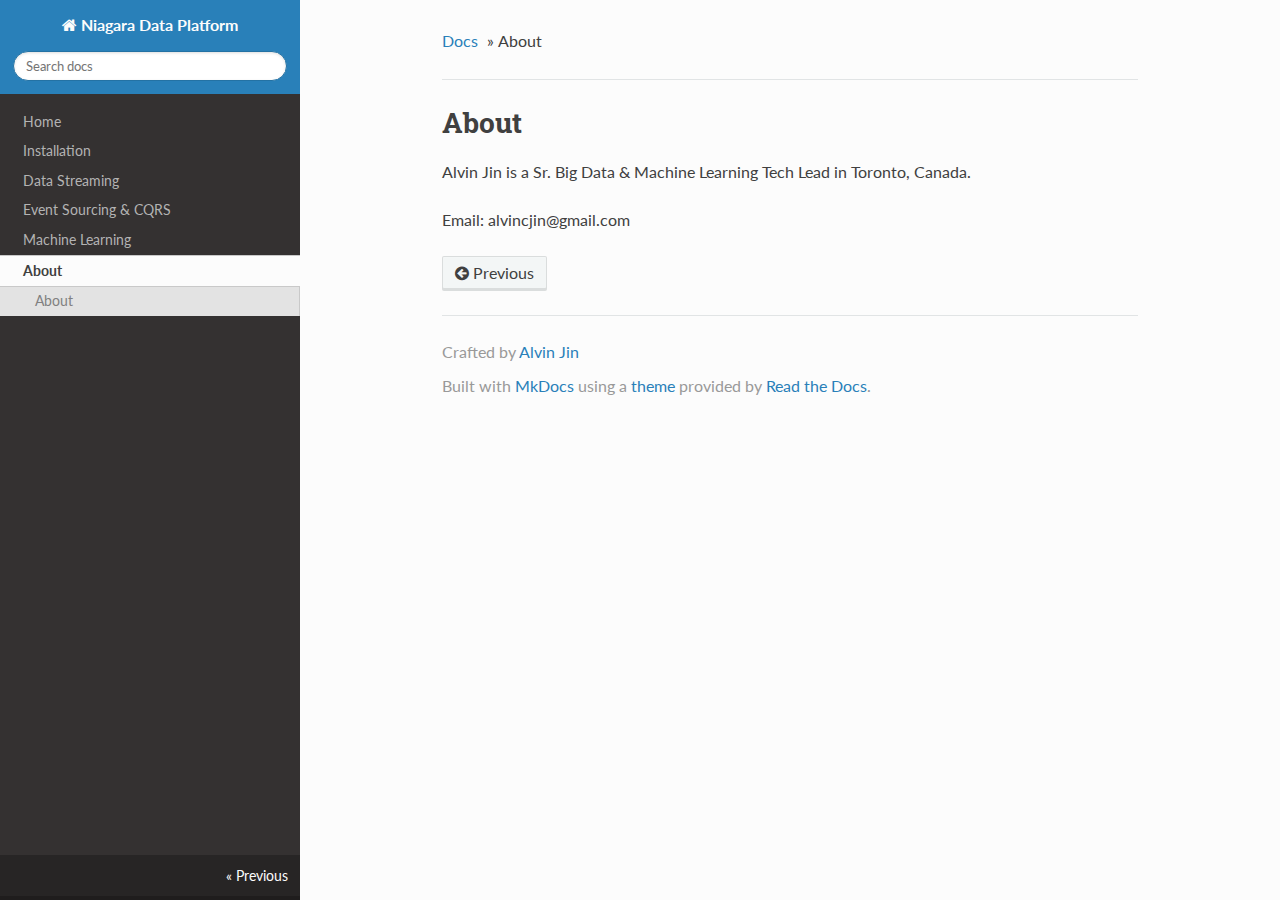
==== commit 677848b2: "Deployed 2ca7d63 with MkDocs version: 0.16.3" ====
--- a/about/index.html
+++ b/about/index.html
@@ -8,7 +8,7 @@
   
   
   <link rel="shortcut icon" href="../img/favicon.ico">
-  <title>About - Niagara Platform</title>
+  <title>About - Niagara Data Platform</title>
   <link href='https://fonts.googleapis.com/css?family=Lato:400,700|Roboto+Slab:400,700|Inconsolata:400,700' rel='stylesheet' type='text/css'>
 
   <link rel="stylesheet" href="../css/theme.css" type="text/css" />
@@ -35,7 +35,7 @@
     
     <nav data-toggle="wy-nav-shift" class="wy-nav-side stickynav">
       <div class="wy-side-nav-search">
-        <a href=".." class="icon icon-home"> Niagara Platform</a>
+        <a href=".." class="icon icon-home"> Niagara Data Platform</a>
         <div role="search">
   <form id ="rtd-search-form" class="wy-form" action="../search.html" method="get">
     <input type="text" name="q" placeholder="Search docs" />
@@ -52,24 +52,32 @@
     <a class="" href="..">Home</a>
 	    </li>
           
+            <li class="toctree-l1">
+		
+    <a class="" href="../install/">Installation</a>
+	    </li>
+          
+            <li class="toctree-l1">
+		
+    <a class="" href="../stream/">Data Streaming</a>
+	    </li>
+          
+            <li class="toctree-l1">
+		
+    <a class="" href="../escqrs/">Event Sourcing & CQRS</a>
+	    </li>
+          
+            <li class="toctree-l1">
+		
+    <a class="" href="../ml/">Machine Learning</a>
+	    </li>
+          
             <li class="toctree-l1 current">
 		
     <a class="current" href="./">About</a>
     <ul class="subnav">
             
-    <li class="toctree-l2"><a href="#solis-hunc-contra-discedunt-muneris-quis-vires">Solis hunc contra discedunt muneris quis vires</a></li>
-    
-        <ul>
-        
-            <li><a class="toctree-l3" href="#munera-celebrare-nocti">Munera celebrare nocti</a></li>
-        
-            <li><a class="toctree-l3" href="#nomenque-modo">Nomenque modo</a></li>
-        
-            <li><a class="toctree-l3" href="#praescia-alta-magna">Praescia alta magna</a></li>
-        
-            <li><a class="toctree-l3" href="#effugimus-tantique-dixit">Effugimus tantique dixit</a></li>
-        
-        </ul>
+    <li class="toctree-l2"><a href="#about">About</a></li>
     
 
     </ul>
@@ -85,7 +93,7 @@
       
       <nav class="wy-nav-top" role="navigation" aria-label="top navigation">
         <i data-toggle="wy-nav-top" class="fa fa-bars"></i>
-        <a href="..">Niagara Platform</a>
+        <a href="..">Niagara Data Platform</a>
       </nav>
 
       
@@ -107,49 +115,9 @@
           <div role="main">
             <div class="section">
               
-                <h1 id="solis-hunc-contra-discedunt-muneris-quis-vires">Solis hunc contra discedunt muneris quis vires</h1>
-<h2 id="munera-celebrare-nocti">Munera celebrare nocti</h2>
-<p>Lorem markdownum claro addidit tangit, Phobetora pedumque cumque: <em>hosti ad</em> et
-pectora oriens iuvenalibus amor, spatiarer permulcet. Ambiguum inimica ne
-pectora restant, est <strong>humum ut</strong> glaebae fervet, cum versuta summum rutilasque
-vehebat conataque mira probant. Solique <em>Lelex</em>. Nido parte fera operique
-fuisset: mora gloria vetat agat, cum.</p>
-<h2 id="nomenque-modo">Nomenque modo</h2>
-<p>Quoque <strong>habet</strong> vulnera perdere duris; cura obvius faciemque subiti, est dabat
-nostras oris, nec accipe. Colorem pars: superi quas annus fungis perdant Phoebi
-natura mecum cubito mutua: expositum in subitae. Hymenaeus <strong>tempore</strong> pavere:
-<a href="http://www.noctis.org/">corpore licet est</a> ortas si penetrale, iter ferre somno
-<em>iamque</em>. Si imitamina <em>inanem ne</em> quae et neque inponere <em>fuerunt nisi</em>.
-Narravere me caerulea, laborem referentem amicas, Cadmus ego vetito solutus erat
-felix malorum accepisse.</p>
-<p>Luce vultu das putes iusserat fideque mecum, et sed memini veni Pandion. Possunt
-fidem vacuo officiique reseminet comites verba medio videres dicere caelo
-tendebat, me. Per Phoebique fecit, nec patefecerat, hanc et sibi resupinus
-demittit inplevere fessam commune, partes. Dies tantum Dolopum paelex salire
-pondus talaribus et pudor Saturnia simillimus decusque tantum stipite
-delapsaque?</p>
-<h2 id="praescia-alta-magna">Praescia alta magna</h2>
-<p>Tecum iamque quisque causatur nigra pepercit studium quaesitae genitus exiguo,
-mihi auras templa Ionium: liber! Haud indicii, detrahitur sacra sermonibus
-ministris patens piceae utroque. Dictum concava capiti. Cedere lumen inundet
-utque et Iovis spemque <strong>illas</strong>, conata quid inconcessaeque victima frondibus?
-Direpta Argolicis serior corpus <strong>angusta et</strong> acta victorem, putares solo falsi
-ponitque habenas captantia umbras surgere!</p>
-<h2 id="effugimus-tantique-dixit">Effugimus tantique dixit</h2>
-<p>Terret <a href="http://et.org/iuvenali-radice">quae</a>, nec frusta, partimque dotem
-repetisse hirsuti nempe serpentum tot odores viri. Superesse generique coepit
-novi graves casam partem os Amphitryoniaden erant nec cum tela solitus nostri
-est dant. Caruerunt domo manu nec vos vocem prohibebat sublime ferebat, <em>eat</em>
-deas credunt vestro me totidem.</p>
-<ul>
-<li>Una tum altera baculo</li>
-<li>Cum me parentem qui vincis eligit corripiens</li>
-<li>Manus Hister</li>
-<li>Nacta quicquam haec pollutosque oscula omne mente</li>
-</ul>
-<p><strong>Ponto usquam</strong> celat consistite in quoque voce pervenit causam nec viderit
-percusso voluptas, probabant mearent non tauri, inmaduit. Certe tum sua per
-senes ducem vixque misceri prohibent Aegaeona quoniam.</p>
+                <h1 id="about">About</h1>
+<p>Alvin Jin is a Sr. Big Data &amp; Machine Learning Tech Lead in Toronto, Canada.</p>
+<p>Email: alvincjin@gmail.com</p>
               
             </div>
           </div>
@@ -158,7 +126,7 @@
     <div class="rst-footer-buttons" role="navigation" aria-label="footer navigation">
       
       
-        <a href=".." class="btn btn-neutral" title="Home"><span class="icon icon-circle-arrow-left"></span> Previous</a>
+        <a href="../ml/" class="btn btn-neutral" title="Machine Learning"><span class="icon icon-circle-arrow-left"></span> Previous</a>
       
     </div>
   
@@ -167,6 +135,8 @@
 
   <div role="contentinfo">
     <!-- Copyright etc -->
+    
+      <p>Crafted by <a href="http://alvincjin.github.io">Alvin Jin</a></p>
     
   </div>
 
@@ -184,7 +154,7 @@
     <span class="rst-current-version" data-toggle="rst-current-version">
       
       
-        <span><a href=".." style="color: #fcfcfc;">&laquo; Previous</a></span>
+        <span><a href="../ml/" style="color: #fcfcfc;">&laquo; Previous</a></span>
       
       
     </span>
